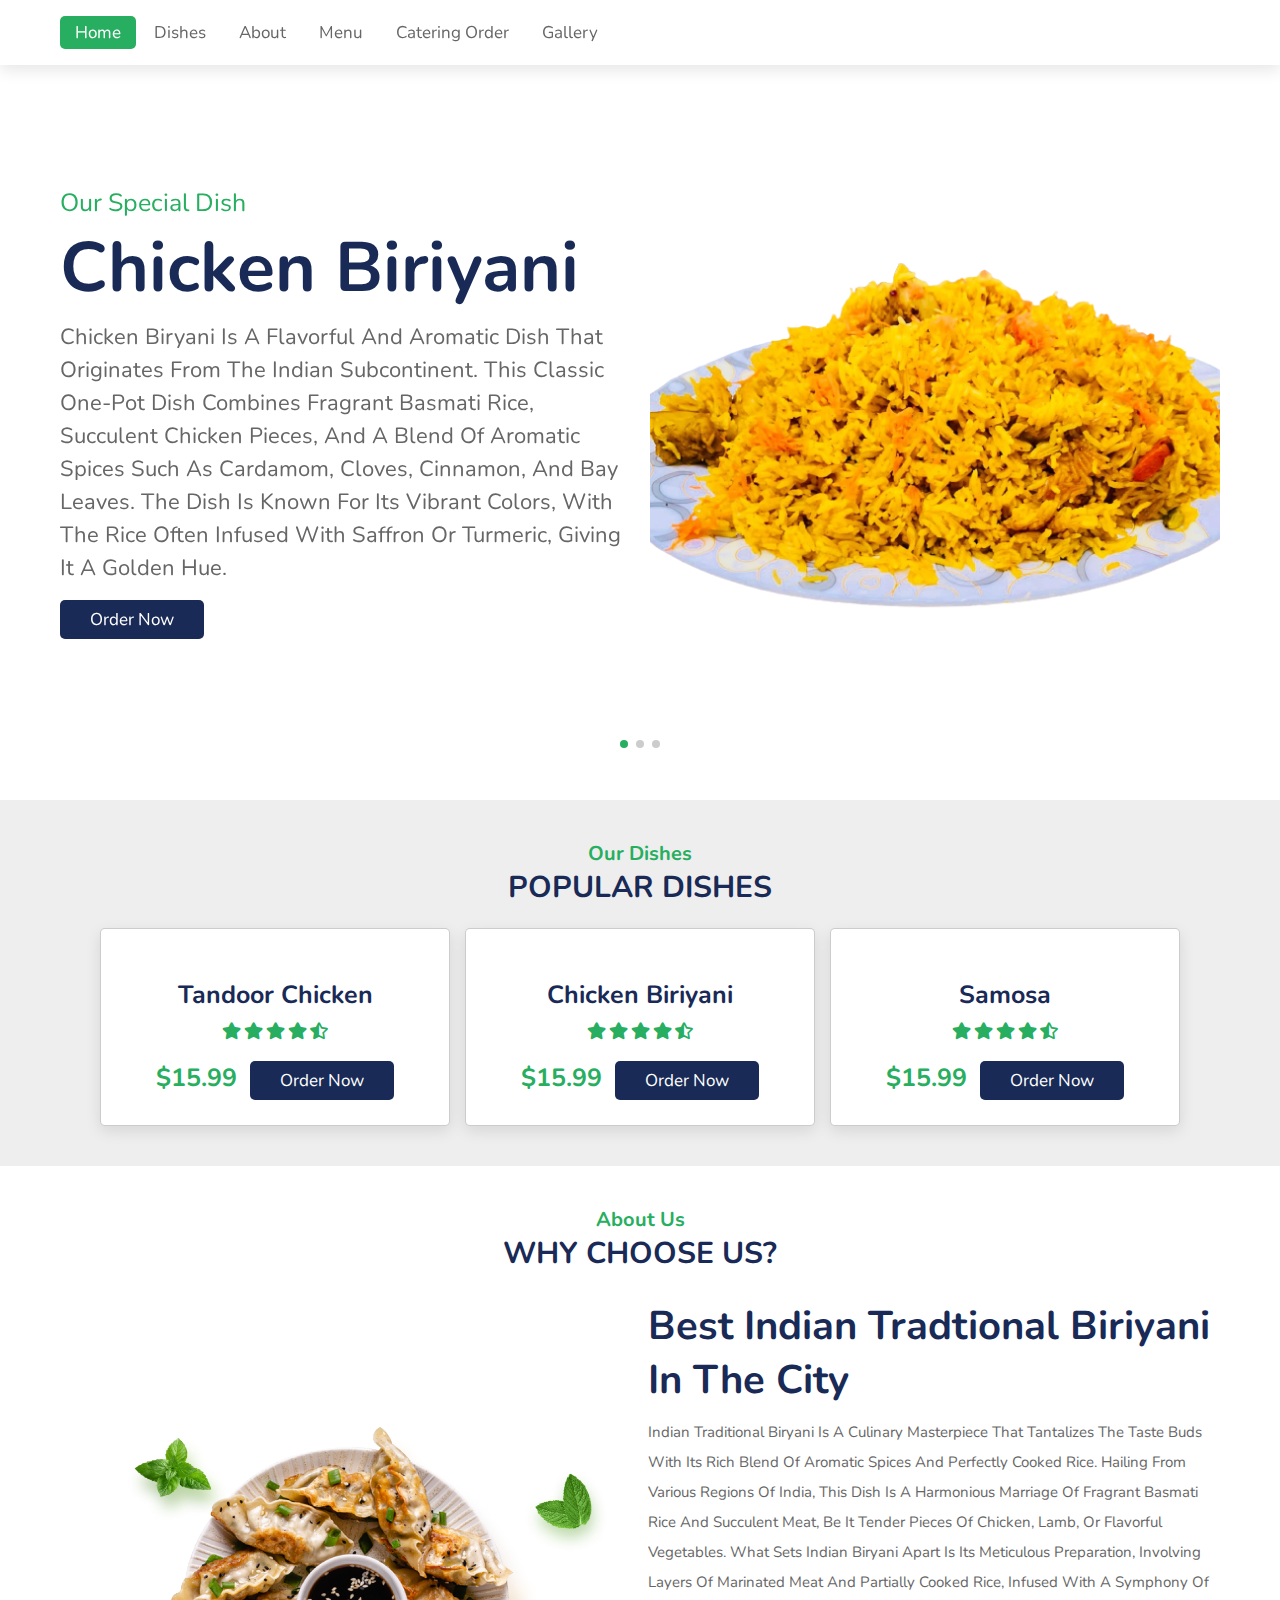
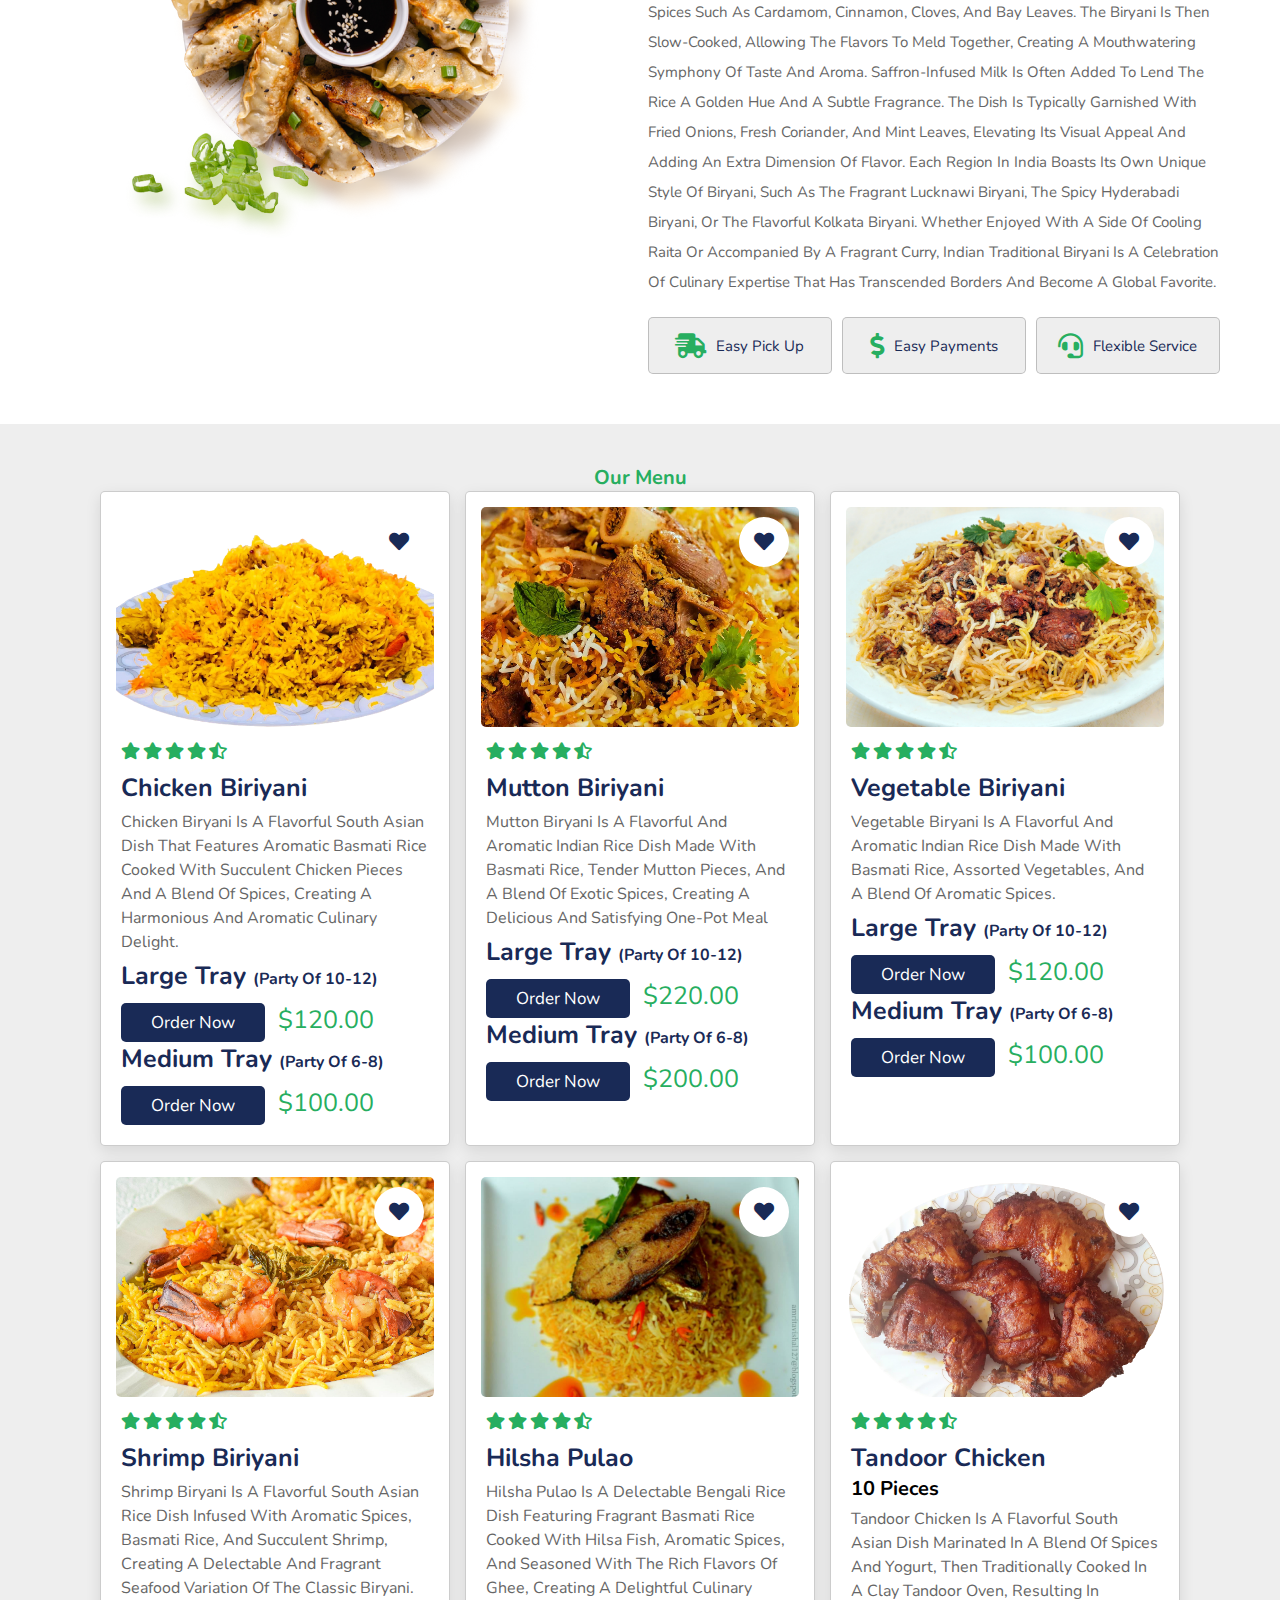
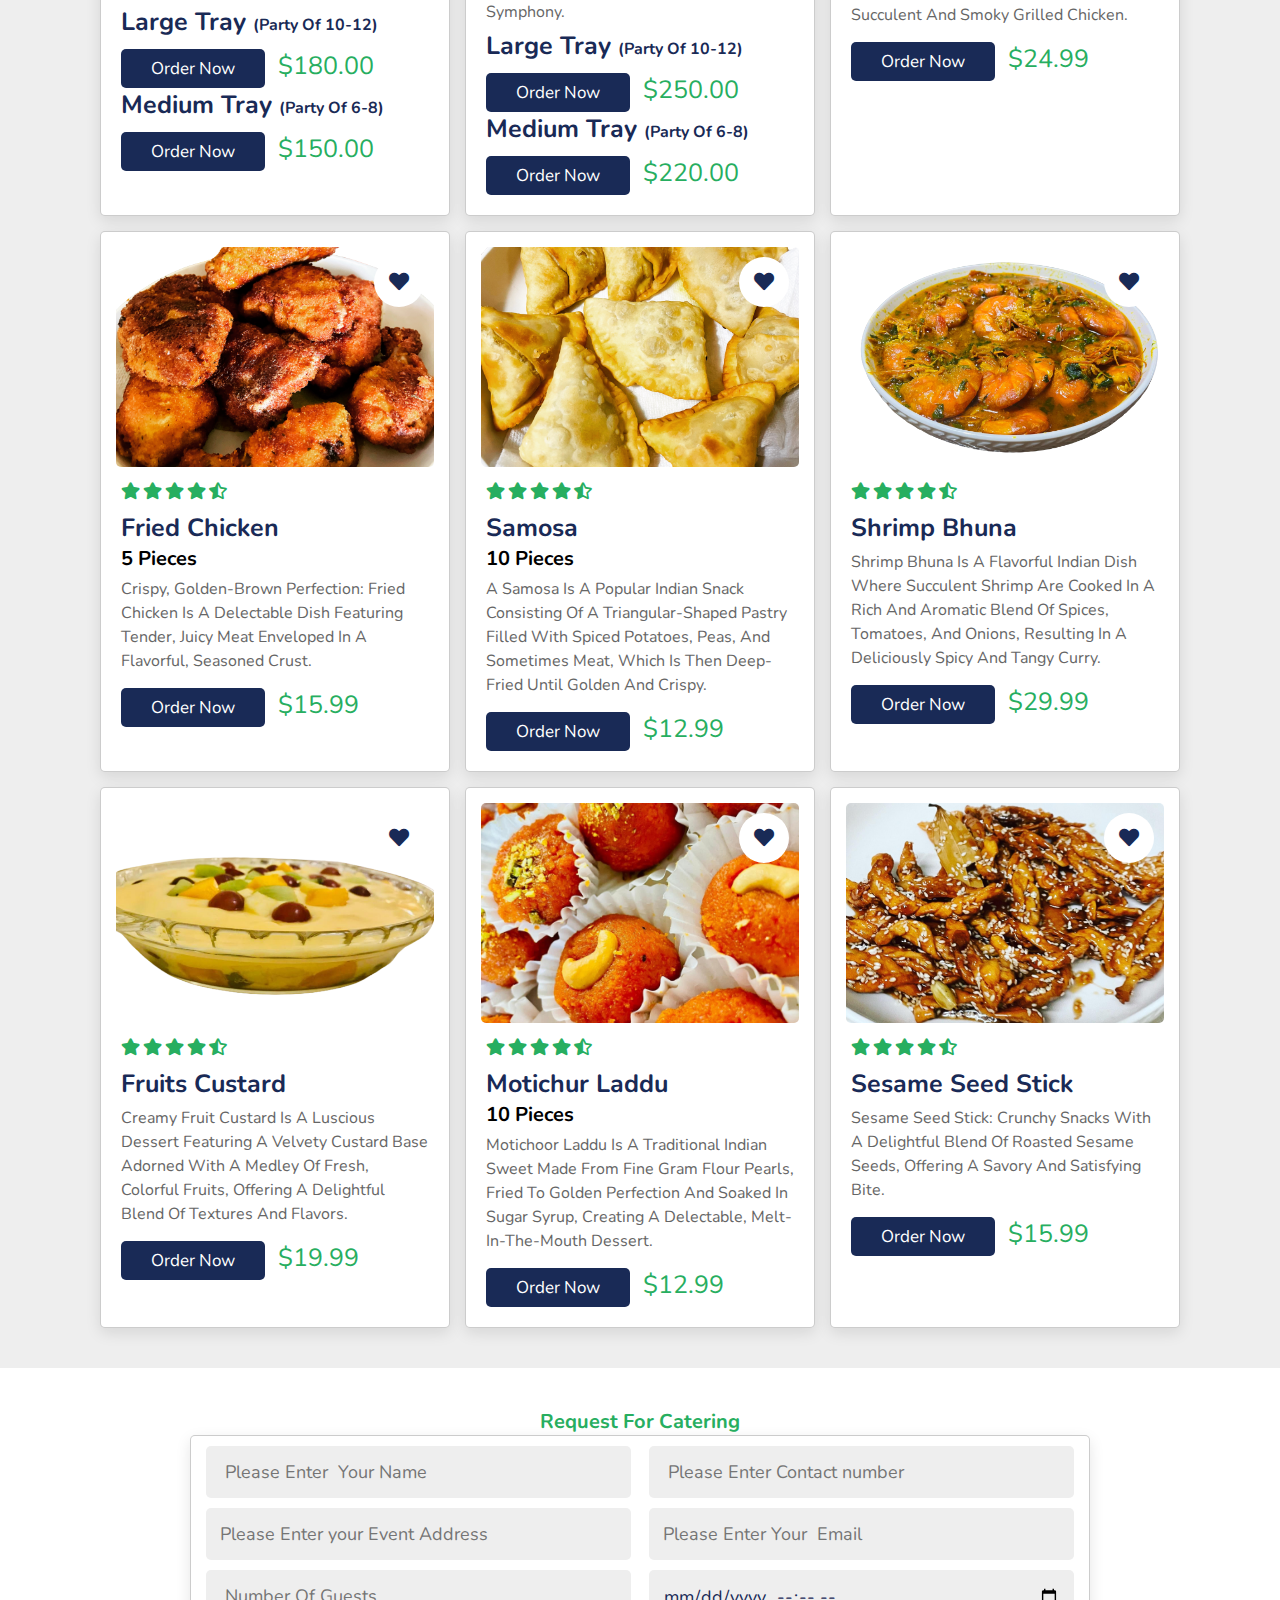
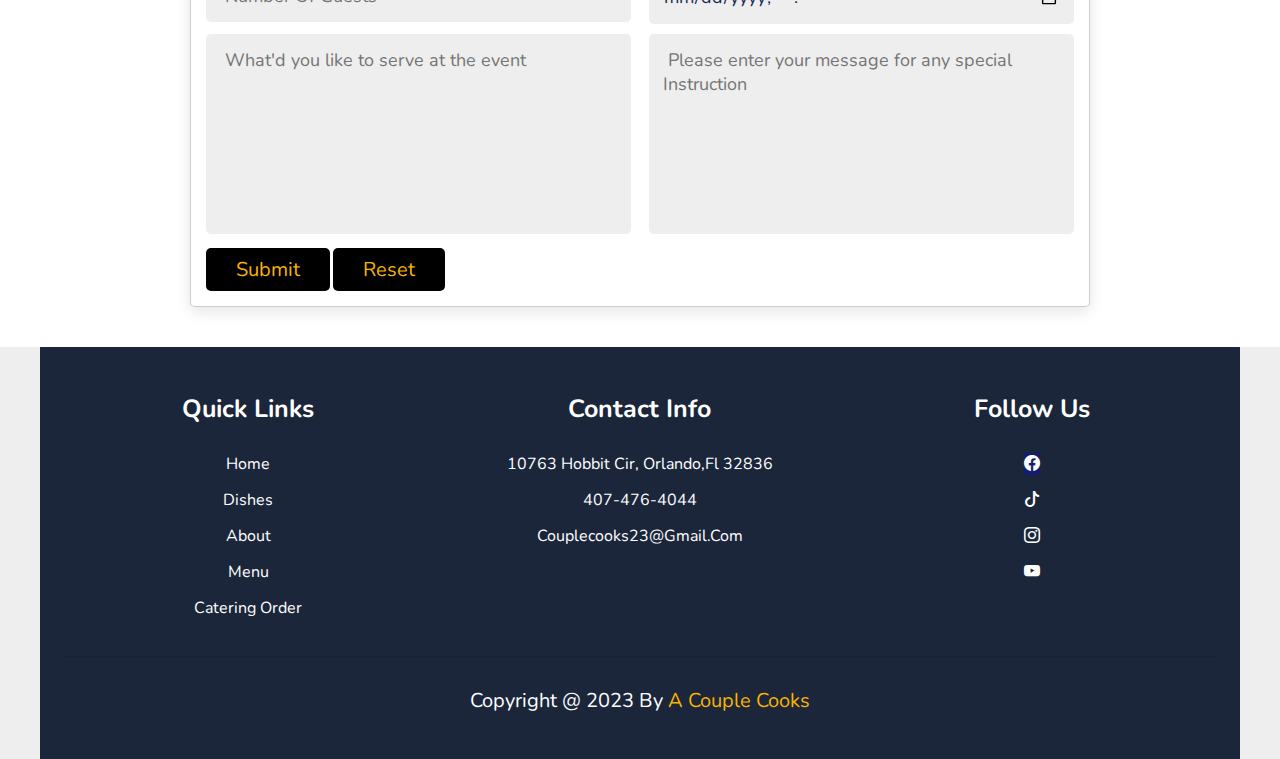
==== index.html @ f5bd57a9 "first commit" ====
<!DOCTYPE html>
<html lang="en">
  <head>
    <meta charset="UTF-8" />
    <meta http-equiv="X-UA-Compatible" content="IE=edge" />
    <meta name="viewport" content="width=device-width, initial-scale=1.0" />
    <link rel="icon" type="image/" href="images/logo.jpeg" />
    <title>A Couple Cooks</title>

    <link
      rel="stylesheet"
      href="https://unpkg.com/swiper/swiper-bundle.min.css"
    />

    <!-- bosstrap icons  -->

    <link
      rel="stylesheet"
      href="https://cdn.jsdelivr.net/npm/bootstrap-icons@1.11.1/font/bootstrap-icons.css"
    />

    <!-- font awesome cdn link  -->
    <link
      rel="stylesheet"
      href="https://cdnjs.cloudflare.com/ajax/libs/font-awesome/5.15.3/css/all.min.css"
    />

    <!-- custom css file link  -->
    <link rel="stylesheet" href="css/style.css" />
  </head>
  <body>
    <!-- header section starts -->

    <header>
    
<!-- 
      <div>
        <a href="" class="logo-title">
            <i class="fas fa-utensils"></i>
            <span class="three">A</span> <span class="bro">Couple Cooks</span>
        </a>
    </div>  -->

      <section class="flex">
        <a href="#" class="logo" id="bro">
          <i class="fas fa-utensils"></i> <span class="three">A</span> couple
         Cooks
        </a>

        <nav class="navbar">
          <a class="active" href="#home">home</a>
          <a href="#dishes">dishes</a>
          <a href="#about">about</a>
          <a href="#menu">menu</a>
          <!-- <a href="#review">review</a> -->
          <a href="#order">Catering order</a>
          <a href="./gallery.html">Gallery</a>
        </nav>

        <div class="icons">
          <i class="fas fa-bars" id="menu-bars"></i>
          <i class="" id="search-icon"></i>
          <!-- <a href="#" class="fas fa-heart"></a> -->
          <!-- <a href="#" class="fas fa-shopping-cart"></a> -->
        </div>
      </section>
    </header>

    <!-- header section ends-->

    <!-- search form  -->

    <form action="" id="search-form">
      <input
        type="search"
        placeholder="search here..."
        name=""
        id="search-box"
      />
      <label for="search-box" class="fas fa-search"></label>
      <i class="fas fa-times" id="close"></i>
    </form>
    <br />
    <br /><br /><br />

    <!-- home section starts  -->

    <div class="container">
      <section class="home" id="home">
        <div class="swiper home-slider">
          <div class="swiper-wrapper">
            <div class="swiper-slide slide">
              <div class="content">
                <span>our special dish</span>
                <h3>Chicken Biriyani</h3>
                <p>
                  
Chicken Biryani is a flavorful and aromatic dish that originates from the Indian subcontinent. This classic one-pot dish combines fragrant basmati rice, succulent chicken pieces, and a blend of aromatic spices such as cardamom, cloves, cinnamon, and bay leaves. The dish is known for its vibrant colors, with the rice often infused with saffron or turmeric, giving it a golden hue.
                </p>
                <a href="tel:4074764044" class="btn">order now</a>
              </div>
              <div class="image">
                <img src="images/biriyani.png" alt="" />
              </div>
            </div>

            <div class="swiper-slide slide">
              <div class="content">
                <span>our special dish</span>
                <h3>fried chicken</h3>
                <p>
                 Crispy Fried Chicken
                </p>
                <a href="tel:4074764044" class="btn">order now</a>
              </div>
              <div class="image">
                <img src="images/chicken.png" alt="" />
              </div>
            </div>

            <div class="swiper-slide slide">
              <div class="content">
                <span>our special dish</span>
                <h3>Fruit Custard</h3>
                <p>
                  
Fruit custard is a delectable dessert that combines creamy custard with a vibrant medley of fresh fruits, creating a delightful fusion of smooth textures and natural sweetness. This dessert is a colorful and refreshing treat that appeals to both the eyes and the palate.
                </p>
                <a href="tel:4074764044" class="btn">order now</a>
              </div>
              <div class="image">
                <img src="images/custard.png" alt="" />
              </div>
            </div>
          </div>

          <div class="swiper-pagination"></div>
        </div>
      </section>
    </div>

    <!-- home section ends -->

    <!-- dishes section starts  -->

    <div class="container">
      <section class="dishes" id="dishes">
        <h3 class="sub-heading">our dishes</h3>
        <h1 class="heading">popular dishes</h1>

        <div class="box-container">
          <div class="box">
            <a href="#" class="fas fa-heart"></a>
            <a href="#" id="eye" class="fas fa-eye"></a>
            <!-- <a href="#" class="bi bi-currency-dollar " style="width: 100px;border-radius: 2px; ">15.99</a> -->

            <img src="images/cs-removebg-preview.png" alt="" />
            <h3>Tandoor Chicken</h3>
            <div class="stars">
              <i class="fas fa-star"></i>
              <i class="fas fa-star"></i>
              <i class="fas fa-star"></i>
              <i class="fas fa-star"></i>
              <i class="fas fa-star-half-alt"></i>
            </div>
            <span>$15.99</span>
            <a href="tel:4074764044" class="btn">Order Now</a>
          </div>

          <div class="box">
            <a href="#" class="fas fa-heart"></a>
            <a href="#" class="fas fa-eye"></a>
            <!-- <a href="#" class="fas fa-eye" style="width: 200px; border-radius: 2px;">See Incredient</a> -->
            <img src="images/dish-2.png" alt="" />
            <h3>Chicken Biriyani</h3>
            <div class="stars">
              <i class="fas fa-star"></i>
              <i class="fas fa-star"></i>
              <i class="fas fa-star"></i>
              <i class="fas fa-star"></i>
              <i class="fas fa-star-half-alt"></i>
            </div>

            <!-- <div id="incredient">
              <ul id="incredientText">
                <li>Chicken Brest</li>
                <li>Rice</li>
                <li>Chicken Brest</li>
                <li>Rice</li>
                <li></li>
              </ul>
              <span>See Incredient</span>
            </div> -->

            <span>$15.99</span>
            <a href="tel:4074764044" class="btn">order now</a>
          </div>

          <div class="box">
            <a href="#" class="fas fa-heart"></a>
            <a href="#" class="fas fa-eye"></a>
            <img src="images/dish-3.png" alt="" />
            <h3>Samosa</h3>
            <div class="stars">
              <i class="fas fa-star"></i>
              <i class="fas fa-star"></i>
              <i class="fas fa-star"></i>
              <i class="fas fa-star"></i>
              <i class="fas fa-star-half-alt"></i>
            </div>
            
            <span>$15.99</span>
            <a href="tel:4074764044" class="btn">order now</a>
          </div>

          

          
          
         
      
      </section>
    </div>

    <!-- dishes section ends -->

    <!-- about section starts  -->

    <div class="container">
      <section class="about" id="about">
        <h3 class="sub-heading">about us</h3>
        <h1 class="heading">why choose us?</h1>

        <div class="row">
          <div class="image">
            <img src="images/about-img.png" alt="" />
          </div>

          <div class="content">
            <h3>best Indian Tradtional Biriyani in the  city </h3>
            <p>
             
Indian traditional biryani is a culinary masterpiece that tantalizes the taste buds with its rich blend of aromatic spices and perfectly cooked rice. Hailing from various regions of India, this dish is a harmonious marriage of fragrant basmati rice and succulent meat, be it tender pieces of chicken, lamb, or flavorful vegetables. What sets Indian biryani apart is its meticulous preparation, involving layers of marinated meat and partially cooked rice, infused with a symphony of spices such as cardamom, cinnamon, cloves, and bay leaves.

The biryani is then slow-cooked, allowing the flavors to meld together, creating a mouthwatering symphony of taste and aroma. Saffron-infused milk is often added to lend the rice a golden hue and a subtle fragrance. The dish is typically garnished with fried onions, fresh coriander, and mint leaves, elevating its visual appeal and adding an extra dimension of flavor.

Each region in India boasts its own unique style of biryani, such as the fragrant Lucknawi biryani, the spicy Hyderabadi biryani, or the flavorful Kolkata biryani. Whether enjoyed with a side of cooling raita or accompanied by a fragrant curry, Indian traditional biryani is a celebration of culinary expertise that has transcended borders and become a global favorite.
            </p>
           
            <div class="icons-container">
              <div class="icons">
                <i class="fas fa-shipping-fast"></i>
                <span>Easy Pick up</span>
              </div>
              <div class="icons">
                <i class="fas fa-dollar-sign"></i>
                <span>easy payments</span>
              </div>
              <div class="icons">
                <i class="fas fa-headset"></i>
                <span>Flexible service</span>
              </div>
            </div>
           
          </div>
        </div>
      </section>
    </div>

    <!-- about section ends -->

    <!-- menu section starts  -->

    <div class="container">
      <section class="menu" id="menu">
        <h3 class="sub-heading">our menu</h3>
        <!-- <h1 class="heading">today's speciality</h1> -->

        <div class="box-container">
          <div class="box">
            <div class="image">
              <img src="images/biriyani.png" alt="" />
              <a href="#" class="fas fa-heart"></a>
            </div>
            <div class="content">
              <div class="stars">
                <i class="fas fa-star"></i>
                <i class="fas fa-star"></i>
                <i class="fas fa-star"></i>
                <i class="fas fa-star"></i>
                <i class="fas fa-star-half-alt"></i>
              </div>
              <h3>Chicken Biriyani</h3>
              <p>
               
               Chicken biryani is a flavorful South Asian dish that features aromatic basmati rice cooked with succulent chicken pieces and a blend of spices, creating a harmonious and aromatic culinary delight.
              </p>
              <h3>Large Tray <span style="font-size: medium;">(party of 10-12)</span></h3>
              <a href="tel:4074764044" class="btn">order now</a>
              
              <span class="price">$120.00</span>

              <h3>Medium Tray <span style="font-size: medium;">(party of 6-8)</span></h3>
              <a href="tel:4074764044" class="btn">order now</a>
              
              <span class="price">$100.00</span>
            </div>
          </div>

          <div class="box">
            <div class="image">
              <img src="images/Lamb-Biryani-3.jpg" alt="" />
              <a href="#" class="fas fa-heart"></a>
            </div>
            <div class="content">
              <div class="stars">
                <i class="fas fa-star"></i>
                <i class="fas fa-star"></i>
                <i class="fas fa-star"></i>
                <i class="fas fa-star"></i>
                <i class="fas fa-star-half-alt"></i>
              </div>
              <h3>Mutton Biriyani</h3>
              <p>
                Mutton Biryani is a flavorful and aromatic Indian rice dish made with basmati rice, tender mutton pieces, and a blend of exotic spices, creating a delicious and satisfying one-pot meal
              </p>
              <h3>Large Tray <span style="font-size: medium;">(party of 10-12)</span></h3>
              <a href="tel:4074764044" class="btn">order now</a>
              
              <span class="price">$220.00</span>

              <h3>Medium Tray <span style="font-size: medium;">(party of 6-8)</span></h3>
              <a href="tel:4074764044" class="btn">order now</a>
              
              <span class="price">$200.00</span>
            </div>
          </div>

          <div class="box">
            <div class="image">
              <img src="images/beef.jpg" alt="" />
              <a href="#" class="fas fa-heart"></a>
            </div>
            <div class="content">
              <div class="stars">
                <i class="fas fa-star"></i>
                <i class="fas fa-star"></i>
                <i class="fas fa-star"></i>
                <i class="fas fa-star"></i>
                <i class="fas fa-star-half-alt"></i>
              </div>
              <h3>Vegetable Biriyani</h3>
              <p>
               
             Vegetable Biryani is a flavorful and aromatic Indian rice dish made with basmati rice, assorted vegetables, and a blend of aromatic spices.
              </p>
              <h3>Large Tray <span style="font-size: medium;">(party of 10-12)</span></h3>
              <a href="tel:4074764044" class="btn">order now</a>
              
              <span class="price">$120.00</span>

              <h3>Medium Tray <span style="font-size: medium;">(party of 6-8)</span></h3>
              <a href="tel:4074764044" class="btn">order now</a>
              
              <span class="price">$100.00</span>
            </div>
          </div>

          

          <div class="box">
            <div class="image">
              <img src="images/ip-shrimp-biryani-sq-1.jpg" alt="" />
              <a href="#" class="fas fa-heart"></a>
            </div>
            <div class="content">
              <div class="stars">
                <i class="fas fa-star"></i>
                <i class="fas fa-star"></i>
                <i class="fas fa-star"></i>
                <i class="fas fa-star"></i>
                <i class="fas fa-star-half-alt"></i>
              </div>
              <h3>Shrimp Biriyani</h3>
              <p>
               
              Shrimp Biryani is a flavorful South Asian rice dish infused with aromatic spices, basmati rice, and succulent shrimp, creating a delectable and fragrant seafood variation of the classic biryani.
              </p>
              <h3>Large Tray <span style="font-size: medium;">(party of 10-12)</span></h3>
              <a href="tel:4074764044" class="btn">order now</a>
              
              <span class="price">$180.00</span>

              <h3>Medium Tray <span style="font-size: medium;">(party of 6-8)</span></h3>
              <a href="tel:4074764044" class="btn">order now</a>
              
              <span class="price">$150.00</span>
            </div>
          </div>

          <div class="box">
            <div class="image">
              <img src="images/pulao.jpg" alt="" />
              <a href="#" class="fas fa-heart"></a>
            </div>
            <div class="content">
              <div class="stars">
                <i class="fas fa-star"></i>
                <i class="fas fa-star"></i>
                <i class="fas fa-star"></i>
                <i class="fas fa-star"></i>
                <i class="fas fa-star-half-alt"></i>
              </div>
              <h3>Hilsha Pulao</h3>
              <p>
                
               Hilsha pulao is a delectable Bengali rice dish featuring fragrant basmati rice cooked with hilsa fish, aromatic spices, and seasoned with the rich flavors of ghee, creating a delightful culinary symphony.
              </p>
              <h3>Large Tray <span style="font-size: medium;">(party of 10-12)</span></h3>
              <a href="tel:4074764044" class="btn">order now</a>
              
              <span class="price">$250.00</span>

              <h3>Medium Tray <span style="font-size: medium;">(party of 6-8)</span></h3>
              <a href="tel:4074764044" class="btn">order now</a>
              
              <span class="price">$220.00</span>
            </div>
          </div>

          <div class="box">
            <div class="image">
              <img src="images/tandoor-removebg-preview.png" alt="" />
              <a href="#" class="fas fa-heart"></a>
            </div>
            <div class="content">
              <div class="stars">
                <i class="fas fa-star"></i>
                <i class="fas fa-star"></i>
                <i class="fas fa-star"></i>
                <i class="fas fa-star"></i>
                <i class="fas fa-star-half-alt"></i>
              </div>
              <h3>Tandoor Chicken</h3>
              <h1>10 pieces</h1>
              <p>
                Tandoor chicken is a flavorful South Asian dish marinated in a blend of spices and yogurt, then traditionally cooked in a clay tandoor oven, resulting in succulent and smoky grilled chicken.
              </p>
              <a href="tel:4074764044" class="btn">order now</a>
              <span class="price">$24.99</span>
            </div>
          </div>

          <div class="box">
            <div class="image">
              <img src="images/chicken.png" alt="" />
              <a href="#" class="fas fa-heart"></a>
            </div>
            <div class="content">
              <div class="stars">
                <i class="fas fa-star"></i>
                <i class="fas fa-star"></i>
                <i class="fas fa-star"></i>
                <i class="fas fa-star"></i>
                <i class="fas fa-star-half-alt"></i>
              </div>
              <h3>Fried Chicken</h3>
              <h1>5 pieces</h1>
              <p>
                Crispy, golden-brown perfection: fried chicken is a delectable dish featuring tender, juicy meat enveloped in a flavorful, seasoned crust.
              </p>
              <a href="tel:4074764044" class="btn">order now</a>
              <span class="price">$15.99</span>
            </div>
          </div>

          <div class="box">
            <div class="image">
              <img src="images/samosa.png" alt="" />
              <a href="#" class="fas fa-heart"></a>
            </div>
            <div class="content">
              <div class="stars">
                <i class="fas fa-star"></i>
                <i class="fas fa-star"></i>
                <i class="fas fa-star"></i>
                <i class="fas fa-star"></i>
                <i class="fas fa-star-half-alt"></i>
              </div>
              <h3>Samosa</h3>
              <h1>10 pieces</h1>
              <p>
                A samosa is a popular Indian snack consisting of a triangular-shaped pastry filled with spiced potatoes, peas, and sometimes meat, which is then deep-fried until golden and crispy.
              </p>
              <a href="tel:4074764044" class="btn">order now</a>
              <span class="price">$12.99</span>
            </div>
          </div>

          <div class="box">
            <div class="image">
              <img src="images/shrimp.png" alt="" />
              <a href="#" class="fas fa-heart"></a>
            </div>
            <div class="content">
              <div class="stars">
                <i class="fas fa-star"></i>
                <i class="fas fa-star"></i>
                <i class="fas fa-star"></i>
                <i class="fas fa-star"></i>
                <i class="fas fa-star-half-alt"></i>
              </div>
              <h3>Shrimp Bhuna</h3>
              <p>
                
              Shrimp Bhuna is a flavorful Indian dish where succulent shrimp are cooked in a rich and aromatic blend of spices, tomatoes, and onions, resulting in a deliciously spicy and tangy curry.
              </p>
              <a href="tel:4074764044" class="btn">order now</a>
              <span class="price">$29.99</span>
            </div>
          </div>

          <div class="box">
            <div class="image">
              <img src="images/cast-removebg-preview.png" alt="" />
              <a href="#" class="fas fa-heart"></a>
            </div>
            <div class="content">
              <div class="stars">
                <i class="fas fa-star"></i>
                <i class="fas fa-star"></i>
                <i class="fas fa-star"></i>
                <i class="fas fa-star"></i>
                <i class="fas fa-star-half-alt"></i>
              </div>
              <h3>Fruits Custard</h3>
              <p>
                
              Creamy fruit custard is a luscious dessert featuring a velvety custard base adorned with a medley of fresh, colorful fruits, offering a delightful blend of textures and flavors.
              </p>
              <a href="tel:4074764044" class="btn">order now</a>
              <span class="price">$19.99</span>
            </div>
          </div>

          <div class="box">
            <div class="image">
              <img src="images/moti.JPG" alt="" />
              <a href="#" class="fas fa-heart"></a>
            </div>
            <div class="content">
              <div class="stars">
                <i class="fas fa-star"></i>
                <i class="fas fa-star"></i>
                <i class="fas fa-star"></i>
                <i class="fas fa-star"></i>
                <i class="fas fa-star-half-alt"></i>
              </div>
              <h3>Motichur Laddu</h3>
              <h1>10 pieces</h1>
              <p>
                
             
              Motichoor Laddu is a traditional Indian sweet made from fine gram flour pearls, fried to golden perfection and soaked in sugar syrup, creating a delectable, melt-in-the-mouth dessert.
              </p>
              <a href="tel:4074764044" class="btn">order now</a>
              <span class="price">$12.99</span>
            </div>
          </div>

          <div class="box">
            <div class="image">
              <img src="images/seaseme.JPG" alt="" />
              <a href="#" class="fas fa-heart"></a>
            </div>
            <div class="content">
              <div class="stars">
                <i class="fas fa-star"></i>
                <i class="fas fa-star"></i>
                <i class="fas fa-star"></i>
                <i class="fas fa-star"></i>
                <i class="fas fa-star-half-alt"></i>
              </div>
              <h3>Sesame seed Stick</h3>
              <p>
                
              
             Sesame seed stick: Crunchy snacks with a delightful blend of roasted sesame seeds, offering a savory and satisfying bite.
              </p>
              <a href="tel:4074764044" class="btn">order now</a>
              <span class="price">$15.99</span>
            </div>
          </div>
        </div>
      </section>
    </div>

    <!-- menu section ends -->

    <!-- order section starts  -->

    <div class="container">
      <section class="order" id="order">
        <h3 class="sub-heading">Request For Catering</h3>
        

        <form
          action="mailto:couplecooks23@gmail.com"
          method="post"
          enctype="text/plain"
        >
          <div class="inputBox">
            <div class="input">
              <input
                type="text"
                placeholder=" Please Enter  Your Name "
                name=" Full Name "
              />
            </div>

            <div class="input">
              <input
                type="number"
                placeholder=" Please Enter Contact number "
                name=" Phone "
              />
            </div>
          </div>
          <div class="inputBox">
            <div class="input">
              <input
                type="text"
                placeholder="Please Enter your Event Address"
                name=" Event Address "
              />
            </div>
            <div class="input">
              <input
                type="email"
                placeholder="Please Enter Your  Email"
                name=" Email "
              />
            </div>
          </div>
          <div class="inputBox">
            <div class="input">
              <input
                type="number"
                placeholder=" Number Of Guests "
                name=" Party Size  "
              />
            </div>

            <div class="input">
              <input type="datetime-local" name=" DateTime " />
            </div>
          </div>
          <div class="inputBox">
            <div class="input">
              <textarea
                name=" Order "
                placeholder=" What'd you like to serve at the event "
                id=""
                cols="30"
                rows="10"
              ></textarea>
            </div>
            <div class="input">
              <textarea
                name=" Special Instruction "
                placeholder=" Please enter your message for any special Instruction "
                id=""
                cols="30"
                rows="10"
              ></textarea>
            </div>
          </div>

          <div class="cater">
            <input type="submit" value="Submit" class="btn" />
            <input type="reset" value="Reset" class="btn" />
          </div>
        </form>
      </section>
    </div>

    <!-- order section ends -->

    <!-- footer section starts  -->

    <div class="container">
      <section class="footer">
        <div class="box-container">
          <!-- <div class="box" id="box"> -->
            <!-- <h3>Business Hours</h3>
            <ul style="list-style: none; font-size: 15px">
              <li>
                <h4>Sun 11:00 - 22:00</h4>
              </li>
              <br />
              <li>
                <h4>mon 11:00 - 22:00</h4>
              </li>
              <br />
              <li>
                <h4>Tue 11:00 - 22:00</h4>
              </li>
              <br />
              <li>
                <h4>Wed 11:00 - 22:00</h4>
              </li>
              <br />
              <li>
                <h4>Thu 11:00 - 22:00</h4>
              </li>
              <br />
              <li>
                <h4>Fri 11:00 - 22:00</h4>
              </li>
              <br />
              <li>
                <h4>Sat 11:00 - 22:00</h4>
              </li>
            </ul> -->
          <!-- </div> -->

          <div class="box" id="box">
            <h3>quick links</h3>
            <a href="#">home</a>
            <a href="#dishes">dishes</a>
            <a href="#about">about</a>
            <a href="#menu">menu</a>

            <a href="#cater"> catering order</a>
          </div>

          <div class="box" id="box">
            <h3>contact info</h3>
            <a href="#">10763 Hobbit Cir, orlando,Fl 32836</a>

            <a href="#">407-476-4044</a>
          
            <a href="#">couplecooks23@gmail.com</a>

            <!-- <ul style="list-style: none; font-size: 15px">Sun 11:00 am - 10:00 pm
                <li><h4>Address: 6083 W irlo Bronson Memorial Hky</h4></li>
                <li><h4>City: Kissimmee</h4></li>
                <li><h4>State: Florida</h4></li>
                <li><h4>Zip: 34747</h4></li>
              </ul>
             -->
          </div>

          <div class="box" id="box">
            <h3>follow us</h3>
            <a href="#"
              ><i
                class="bi bi-facebook"
                style="background-color: rgba(0, 0, 255, 0.264)"
              ></i
            ></a>
            <a href="#"><i class="bi bi-tiktok"></i></a>
            <a href="#"><i class="bi bi-instagram"></i></a>
            <a href="#"><i class="bi bi-youtube"></i></a>
          </div>
        </div>

        <div class="credit">copyright @ 2023 by <span>A Couple Cooks</span></div>
      </section>
    </div>

    <!-- footer section ends -->

    <!-- loader part  -->
    <!-- <div class="loader-container">
    <img src="images/loader.gif" alt="">
</div> -->

    <script src="https://unpkg.com/swiper/swiper-bundle.min.js"></script>

    <!-- custom js file link  -->
    <script src="js/script.js"></script>
   
  </body>
</html>
---- css/style.css ----
@import url("https://fonts.googleapis.com/css2?family=Nunito:wght@200;300;400;600;700&display=swap");

:root {
  --green: #27ae60;
  --black: #192a56;
  --light-color: #666;
  --box-shadow: 0 0.5rem 1.5rem rgba(0, 0, 0, 0.1);
}

* {
  font-family: "Nunito", sans-serif;
  margin: 0;
  padding: 0;
  box-sizing: border-box;
  text-decoration: none;
  outline: none;
  border: none;
  text-transform: capitalize;
  transition: all 0.2s linear;
}
/* .three {
  color: goldenrod;
  font-weight: bolder;
  font-size: 40px;
   background-color: black;
  padding: 0px 7px 0px 7px;
} */

.logo-img {
  position: absolute;
  left: 20px;
  /* top: -17px; */
  height: 85px;
  width: 500px;
  margin-top: -20px;
  padding-top: 20px;
}

html {
  font-size: 62.5%;
  overflow-x: hidden;
  scroll-padding-top: 5.5rem;
  scroll-behavior: smooth;
}

section {
  padding: 4rem 2rem;
  max-width: 1200px;
  margin: 0 auto;
}

.container:nth-child(even) {
  background: #eee;
}

.sub-heading {
  text-align: center;
  color: var(--green);
  font-size: 2rem;
}

.heading {
  text-align: center;
  color: var(--black);

  font-size: 3rem;
  padding-bottom: 2rem;
  text-transform: uppercase;
}

.btn {
  margin-top: 1rem;
  display: inline-block;
  font-size: 1.7rem;
  color: #fff;
  background: var(--black);
  border-radius: 0.5rem;
  cursor: pointer;
  padding: 0.8rem 3rem;
}

.btn:hover {
  background: var(--green);
  letter-spacing: 0.1rem;
}

header {
  position: fixed;
  top: 0;
  left: 0;
  right: 0;
  background: #fff;
  /* background: #1b263b !important;  */
  /* background: rgb(55 65 81) !important; */
 

  box-shadow: var(--box-shadow);
  z-index: 1000;
  width: 100%;
}

header .flex {
  display: flex;
  align-items: center;
  justify-content: space-between;
  padding-top: 1rem;
  padding-bottom: 1rem;
}

header .flex .logo {
  color: var(--black);
  /* color: white !important; */
  font-size: 2.5rem;
  font-weight: bolder;
}

header .flex .logo i {
  color: var(--green);
}

header .flex .navbar a {
  font-size: 1.7rem;
  border-radius: 0.5rem;
  padding: 0.5rem 1.5rem;
  color: var(--light-color);
}

header .flex .navbar a.active,
header .flex .navbar a:hover {
  color: #fff;
  background: var(--green);
}

header .flex .icons i,
header .flex .icons a {
  cursor: pointer;
  margin-left: 0.5rem;
  height: 4.5rem;
  line-height: 4.5rem;
  width: 4.5rem;
  text-align: center;
  font-size: 1.7rem;
  color: var(--black);
  border-radius: 50%;
  background: #eee;
}

header .flex .icons i:hover,
header .flex .icons a:hover {
  color: #fff;
  background: var(--green);
  transform: rotate(360deg);
}

header .flex .icons #menu-bars {
  display: none;
}

#search-form {
  position: fixed;
  top: -110%;
  left: 0;
  height: 100%;
  width: 100%;
  z-index: 1004;
  background: rgba(0, 0, 0, 0.8);
  display: flex;
  align-items: center;
  justify-content: center;
  padding: 0 1rem;
}

#search-form.active {
  top: 0;
}

#search-form #search-box {
  width: 50rem;
  border-bottom: 0.1rem solid #fff;
  padding: 1rem 0;
  color: #fff;
  font-size: 3rem;
  text-transform: none;
  background: none;
}

#search-form #search-box::placeholder {
  color: #eee;
}

#search-form #search-box::-webkit-search-cancel-button {
  -webkit-appearance: none;
}

#search-form label {
  color: #fff;
  cursor: pointer;
  font-size: 3rem;
}

#search-form label:hover {
  color: var(--green);
}

#search-form #close {
  position: absolute;
  color: #fff;
  cursor: pointer;
  top: 2rem;
  right: 3rem;
  font-size: 5rem;
}

.home .home-slider .slide {
  display: flex;
  align-items: center;
  flex-wrap: wrap;
  gap: 2rem;
  padding-top: 9rem;
}

.home .home-slider .slide .content {
  flex: 1 1 45rem;
}

.home .home-slider .slide .image {
  flex: 1 1 45rem;
}

.home .home-slider .slide .image img {
  width: 100%;
}

.home .home-slider .slide .content span {
  color: var(--green);
  font-size: 2.5rem;
}

.home .home-slider .slide .content h3 {
  color: var(--black);
  font-size: 7rem;
}

.home .home-slider .slide .content p {
  color: var(--light-color);
  font-size: 2.2rem;
  padding: 0.5rem 0;
  line-height: 1.5;
}

.swiper-pagination-bullet-active {
  background: var(--green);
}

.dishes .box-container {
  display: grid;
  grid-template-columns: repeat(auto-fit, 35rem);
  gap: 1.5rem;
  justify-content: center;
}

.dishes .box-container .box {
  padding: 2.5rem;
  background: #fff;
  border-radius: 0.5rem;
  border: 0.1rem solid rgba(0, 0, 0, 0.2);
  box-shadow: var(--box-shadow);
  position: relative;
  overflow: hidden;
  text-align: center;
}
.dishes .box-container .box .fa-heart,
.dishes .box-container .box .fa-eye {
  position: absolute;
  top: 1.5rem;
  background: #eee;
  border-radius: 50%;
  height: 5rem;
  width: 5rem;
  line-height: 5rem;
  font-size: 2rem;
  color: var(--black);
}
/* 
.dishes .box-container .box  .bi-currency-dollar,
.dishes .box-container .box .fa-eye {
  position: absolute;
  top: 1.5rem;
  background: #eee;
  border-radius: 50%;
  height: 5rem;
  width: 5rem;
  line-height: 5rem;
  font-size: 2rem;
  color: var(--black);
} */

/* .dishes .box-container .box .bi-currency-dollar:hover,
.dishes .box-container .box .fa-eye:hover {
  background: var(--green);
  color: #fff;
} */

.dishes .box-container .box .fa-heart:hover,
.dishes .box-container .box .fa-eye:hover {
  background: var(--green);
  color: #fff;
}

.dishes .box-container .box .fa-heart {
  right: -15rem;
}

/* .dishes .box-container .box .bi-currency-dollar   {
    right: -15rem;
  }
   */

.dishes .box-container .box .fa-eye {
  left: -15rem;
}

/* .dishes .box-container .box:hover  .bi-currency-dollar {
  right: 1.5rem;
} */
.dishes .box-container .box:hover .fa-heart {
  right: 1.5rem;
}
.dishes .box-container .box:hover .fa-eye {
  left: 1.5rem;
}

.dishes .box-container .box img {
  height: 17rem;
  margin: 1rem 0;
}

.dishes .box-container .box h3 {
  color: var(--black);
  font-size: 2.5rem;
}

.dishes .box-container .box .stars {
  padding: 1rem 0;
}

.dishes .box-container .box .stars i {
  font-size: 1.7rem;
  color: var(--green);
}

.dishes .box-container .box span {
  color: var(--green);
  font-weight: bolder;
  margin-right: 1rem;
  font-size: 2.5rem;
}

.about .row {
  display: flex;
  flex-wrap: wrap;
  gap: 1.5rem;
  align-items: center;
}

.about .row .image {
  flex: 1 1 45rem;
}

.about .row .image img {
  width: 100%;
}

.about .row .content {
  flex: 1 1 45rem;
}

.about .row .content h3 {
  color: var(--black);
  font-size: 4rem;
  padding: 0.5rem 0;
}

.about .row .content p {
  color: var(--light-color);
  font-size: 1.5rem;
  padding: 0.5rem 0;
  line-height: 2;
}

.about .row .content .icons-container {
  display: flex;
  gap: 1rem;
  flex-wrap: wrap;
  padding: 1rem 0;
  margin-top: 0.5rem;
}

.about .row .content .icons-container .icons {
  background: #eee;
  border-radius: 0.5rem;
  border: 0.1rem solid rgba(0, 0, 0, 0.2);
  display: flex;
  align-items: center;
  justify-content: center;
  gap: 1rem;
  flex: 1 1 17rem;
  padding: 1.5rem 1rem;
}

.about .row .content .icons-container .icons i {
  font-size: 2.5rem;
  color: var(--green);
}

.about .row .content .icons-container .icons span {
  font-size: 1.5rem;
  color: var(--black);
}

.menu .box-container {
  display: grid;
  grid-template-columns: repeat(auto-fit, 35rem);
  gap: 1.5rem;
  justify-content: center;
}

.menu .box-container .box {
  background: #fff;
  border: 0.1rem solid rgba(0, 0, 0, 0.2);
  border-radius: 0.5rem;
  box-shadow: var(--box-shadow);
}

.menu .box-container .box .image {
  height: 25rem;
  width: 100%;
  padding: 1.5rem;
  overflow: hidden;
  position: relative;
}

.menu .box-container .box .image img {
  height: 100%;
  width: 100%;
  border-radius: 0.5rem;
  object-fit: cover;
}

.menu .box-container .box .image .fa-heart {
  position: absolute;
  top: 2.5rem;
  right: 2.5rem;
  height: 5rem;
  width: 5rem;
  line-height: 5rem;
  text-align: center;
  font-size: 2rem;
  background: #fff;
  border-radius: 50%;
  color: var(--black);
}

.menu .box-container .box .image .fa-heart:hover {
  background-color: var(--green);
  color: #fff;
}

.menu .box-container .box .content {
  padding: 2rem;
  padding-top: 0;
}

.menu .box-container .box .content .stars {
  padding-bottom: 1rem;
}

.menu .box-container .box .content .stars i {
  font-size: 1.7rem;
  color: var(--green);
}

.menu .box-container .box .content h3 {
  color: var(--black);
  font-size: 2.5rem;
}

.menu .box-container .box .content p {
  color: var(--light-color);
  font-size: 1.6rem;
  padding: 0.5rem 0;
  line-height: 1.5;
}

.menu .box-container .box .content .price {
  color: var(--green);
  margin-left: 1rem;
  font-size: 2.5rem;
}

.review .slide {
  padding: 2rem;
  box-shadow: var(--box-shadow);
  border: 0.1rem solid rgba(0, 0, 0, 0.2);
  border-radius: 0.5rem;
  position: relative;
  margin-bottom: 4rem;
}

.review .slide .fa-quote-right {
  position: absolute;
  top: 2rem;
  right: 2rem;
  font-size: 6rem;
  color: #ccc;
}

.review .slide .user {
  display: flex;
  gap: 1.5rem;
  align-items: center;
  padding-bottom: 1.5rem;
}

.review .slide .user img {
  height: 7rem;
  width: 7rem;
  border-radius: 50%;
  object-fit: cover;
}

.review .slide .user h3 {
  color: var(--black);
  font-size: 2rem;
  padding-bottom: 0.5rem;
}

.review .slide .user i {
  font-size: 1.3rem;
  color: var(--green);
}

.review .slide p {
  font-size: 1.5rem;
  line-height: 1.8;
  color: var(--light-color);
}

.order form {
  max-width: 90rem;
  border-radius: 0.5rem;
  box-shadow: var(--box-shadow);
  border: 0.1rem solid rgba(0, 0, 0, 0.2);
  background: #fff;
  padding: 1.5rem;
  margin: 0 auto;
  padding-top: 1rem;
}

.order form .inputBox {
  display: flex;
  flex-wrap: wrap;
  justify-content: space-between;
}

.order form .inputBox .input {
  width: 49%;
}

.order form .inputBox .input span {
  display: block;
  padding: 0.5rem 0;
  font-size: 1.5rem;
  color: var(--light-color);
}

.order form .inputBox .input input,
.order form .inputBox .input textarea {
  background: #eee;
  border-radius: 0.5rem;
  padding: 1.4rem;
  font-size: 1.8rem;
  color: var(--black);
  text-transform: none;
  margin-bottom: 1rem;
  width: 100%;
}

.order form .inputBox .input input:focus,
.order form .inputBox .input textarea:focus {
  border: 0.1rem solid var(--green);
}

.order form .inputBox .input textarea {
  height: 20rem;
  resize: none;
}

.order form .btn {
  margin-top: 0;
}
.cater input {
  background-color: black;
  color: rgb(250, 179, 0);
  font-size: 20px;
}

.footer {
  background-color: black;
  background: #1b263b !important;
  color: white !important;
  background-size: cover;
}

.footer .box-container {
  display: grid;
  grid-template-columns: repeat(auto-fit, minmax(25rem, 1fr));
  gap: 1.5rem;
}

.footer .box-container .box h3 {
  padding: 0.5rem 0;
  font-size: 2.5rem;
  color: var(--black);
  color: white !important;
  margin-bottom: 1.5rem;
}

.footer .box-container .box a {
  display: block;
  padding: 0.7rem 0;
  font-size: 1.6rem;
  color: var(--light-color);
  color: white !important;
}

.footer .box-container .box a:hover {
  color: var(--green);
  text-decoration: underline;
}

.footer .credit {
  text-align: center;
  border-top: 0.1rem solid rgba(0, 0, 0, 0.1);
  font-size: 2rem;
  color: var(--black);
  color: white !important;
  padding: 0.5rem;
  padding-top: 3rem;
  margin-top: 3rem;
  /* padding-bottom: 6rem; */
}

.footer .credit span {
  color: var(--green);
  color: rgb(250, 179, 0) !important;
}

.loader-container {
  position: fixed;
  top: 0;
  left: 0;
  height: 100%;
  width: 100%;
  z-index: 10000;
  background: #fff;
  display: flex;
  align-items: center;
  justify-content: center;
  overflow: hidden;
}

.loader-container img {
  width: 35rem;
}

.loader-container.fade-out {
  top: -110%;
  opacity: 0;
}

/* media queries  */

@media (max-width: 991px) {
  html {
    font-size: 55%;
  }

  header {
    padding: 1rem 2rem;
  }

  section {
    padding: 2rem;
  }
}

@media (max-width: 1366px) {
  #bro {
    display: none;
  }

  .logo-img {
    position: absolute;
    left: 255px;
    height: 97px;
    width: 987px;
    margin-top: 10px;
    z-index: -1;
    top: -37px;
    /* height: 60px;
    width: 120px; */
  }
}

@media (max-width: 768px) {
  header .flex .icons #menu-bars {
    display: inline-block;
  }

  header .flex .navbar {
    position: absolute;
    top: 100%;
    left: 0;
    right: 0;
    background: #fff;
    border-top: 0.1rem solid rgba(0, 0, 0, 0.2);
    border-bottom: 0.1rem solid rgba(0, 0, 0, 0.2);
    padding: 1rem;
    clip-path: polygon(0 0, 100% 0, 100% 0, 0 0);
  }

  header .flex .navbar.active {
    clip-path: polygon(0 0, 100% 0, 100% 100%, 0% 100%);
  }

  header .flex .navbar a {
    display: block;
    padding: 1.5rem;
    margin: 1rem;
    font-size: 2rem;
    background: #eee;
  }

  #search-form #search-box {
    width: 90%;
    margin: 0 1rem;
  }

  .home .home-slider .slide {
    margin-bottom: 4rem;
  }

  .home .home-slider .slide .content h3 {
    font-size: 4.5rem;
  }
  .logo-img {
    position: absolute;
    left: -3px;
    /* top: -10px; */
    height: 90px;
    width: 460px;
    margin-top: 17px;
    padding-top: 7px;
    z-index: -1;
  }

  .logo-title {
    position: absolute;
    right: -80px;
    top: 0;
    height: 140px;
    width: 200px;
    color: white !important;
  }

  .three {
    display: none;
  }
  #bro {
    display: none;
  }

  /* .bro {
        font-size: 12px;
        font-weight: 800;
        font-family: sans-serif;
    } */
}

@media (max-width: 450px) {
  html {
    font-size: 50%;
  }

  .dishes .box-container .box img {
    height: auto;
    width: 100%;
  }

  .order form .inputBox .input {
    width: 100%;
  }
}

#incredient {
  position: relative;
  cursor: pointer;
  font-size: 25px;

  padding: 7px;
}

#incredientText {
  position: absolute;
  left: 50%;
  top: 0;
  transform: translateX(-50%);
  background: #000;
  color: #fff;
  white-space: nowrap;
  padding: 10px 15px;
  border-radius: 7px;
  visibility: hidden;
  opacity: 0;
  transition: opacity 0.5s ease;
}

#incredientText ::before {
  content: "";
  position: absolute;
  left: 50%;
  top: 100%;
}

#incredient:hover #incredientText {
  top: -580%;
  visibility: visible;
  opacity: 1;
  width: 100%;
  height: 400px;
  /* background: rgba(000, 000, 000, 0.6); */
  background-color: rgba(0, 0, 0, 0.4);
  color: white;
  z-index: 1;
}

#incredientText li {
  padding-top: 30px;
  color: white;
  font-weight: bold;
  z-index: 1;
  list-style: none;
}

#box {
  text-align: center;
}
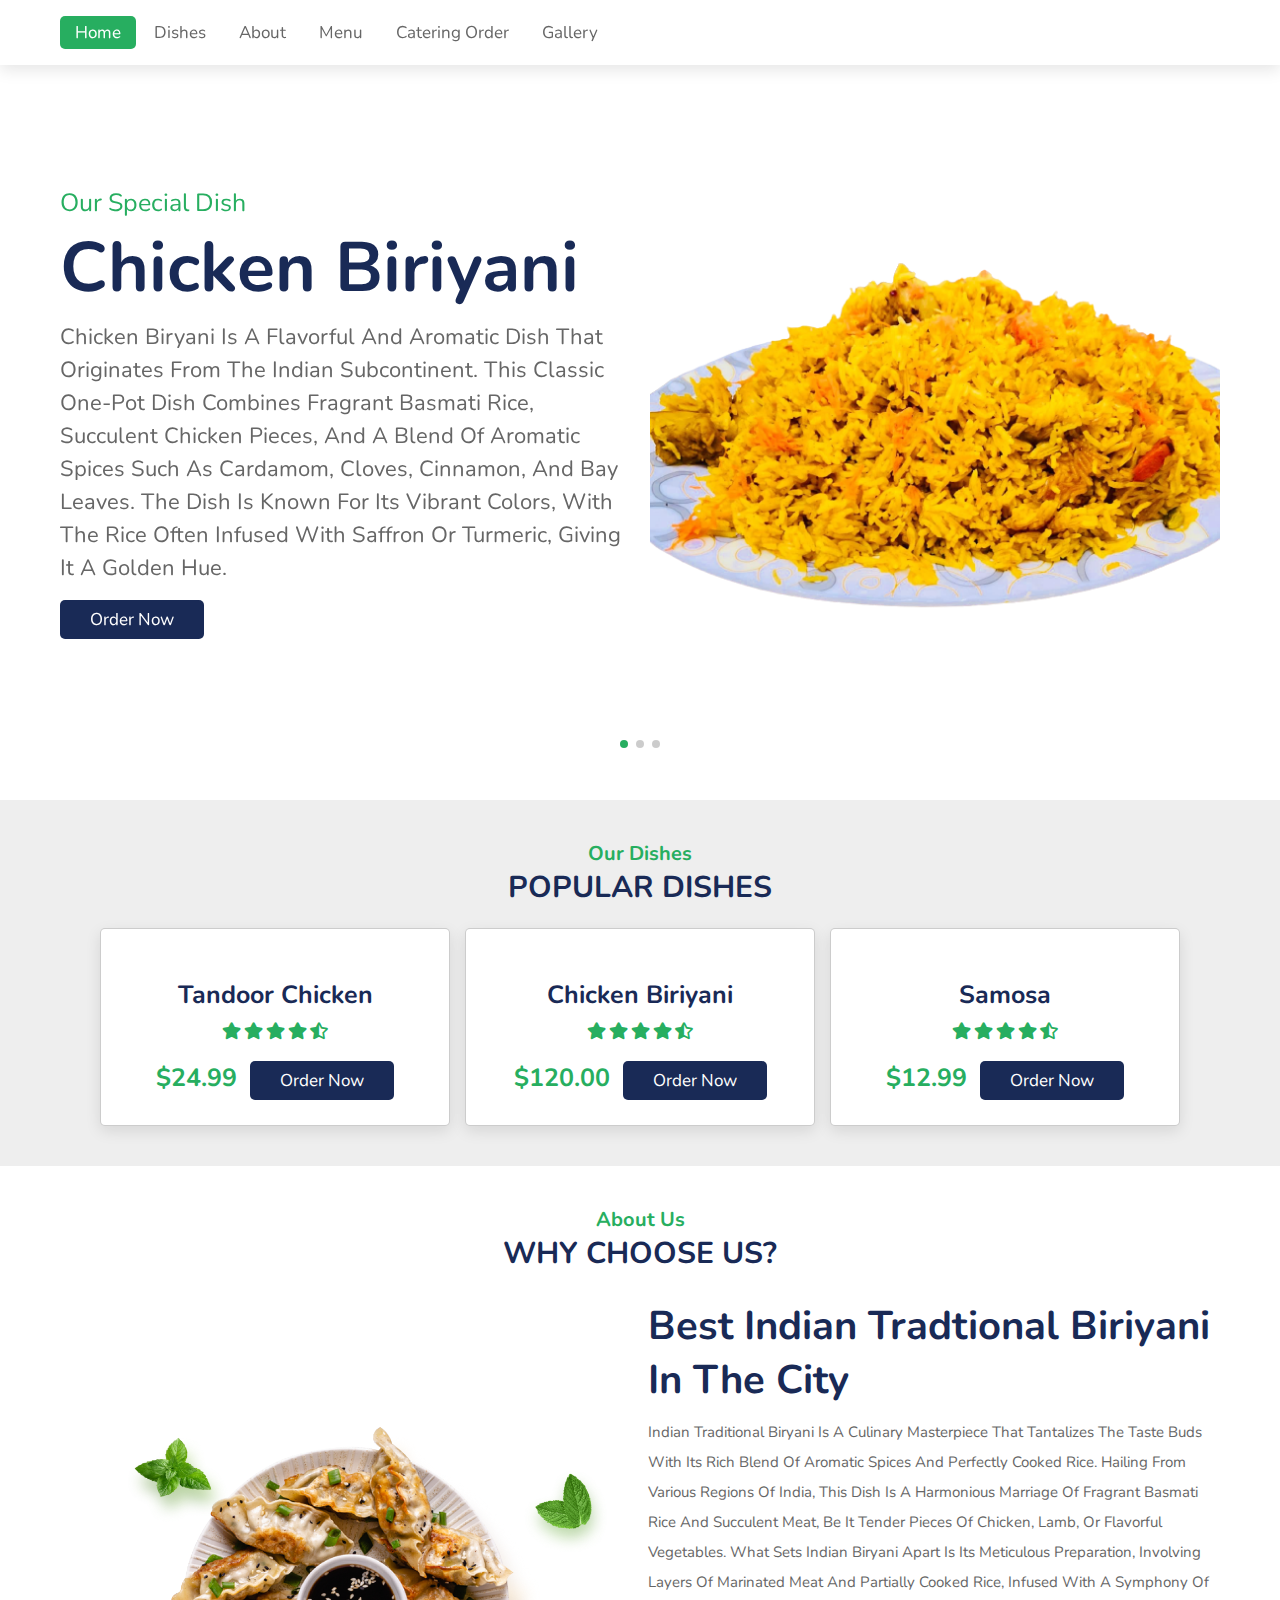
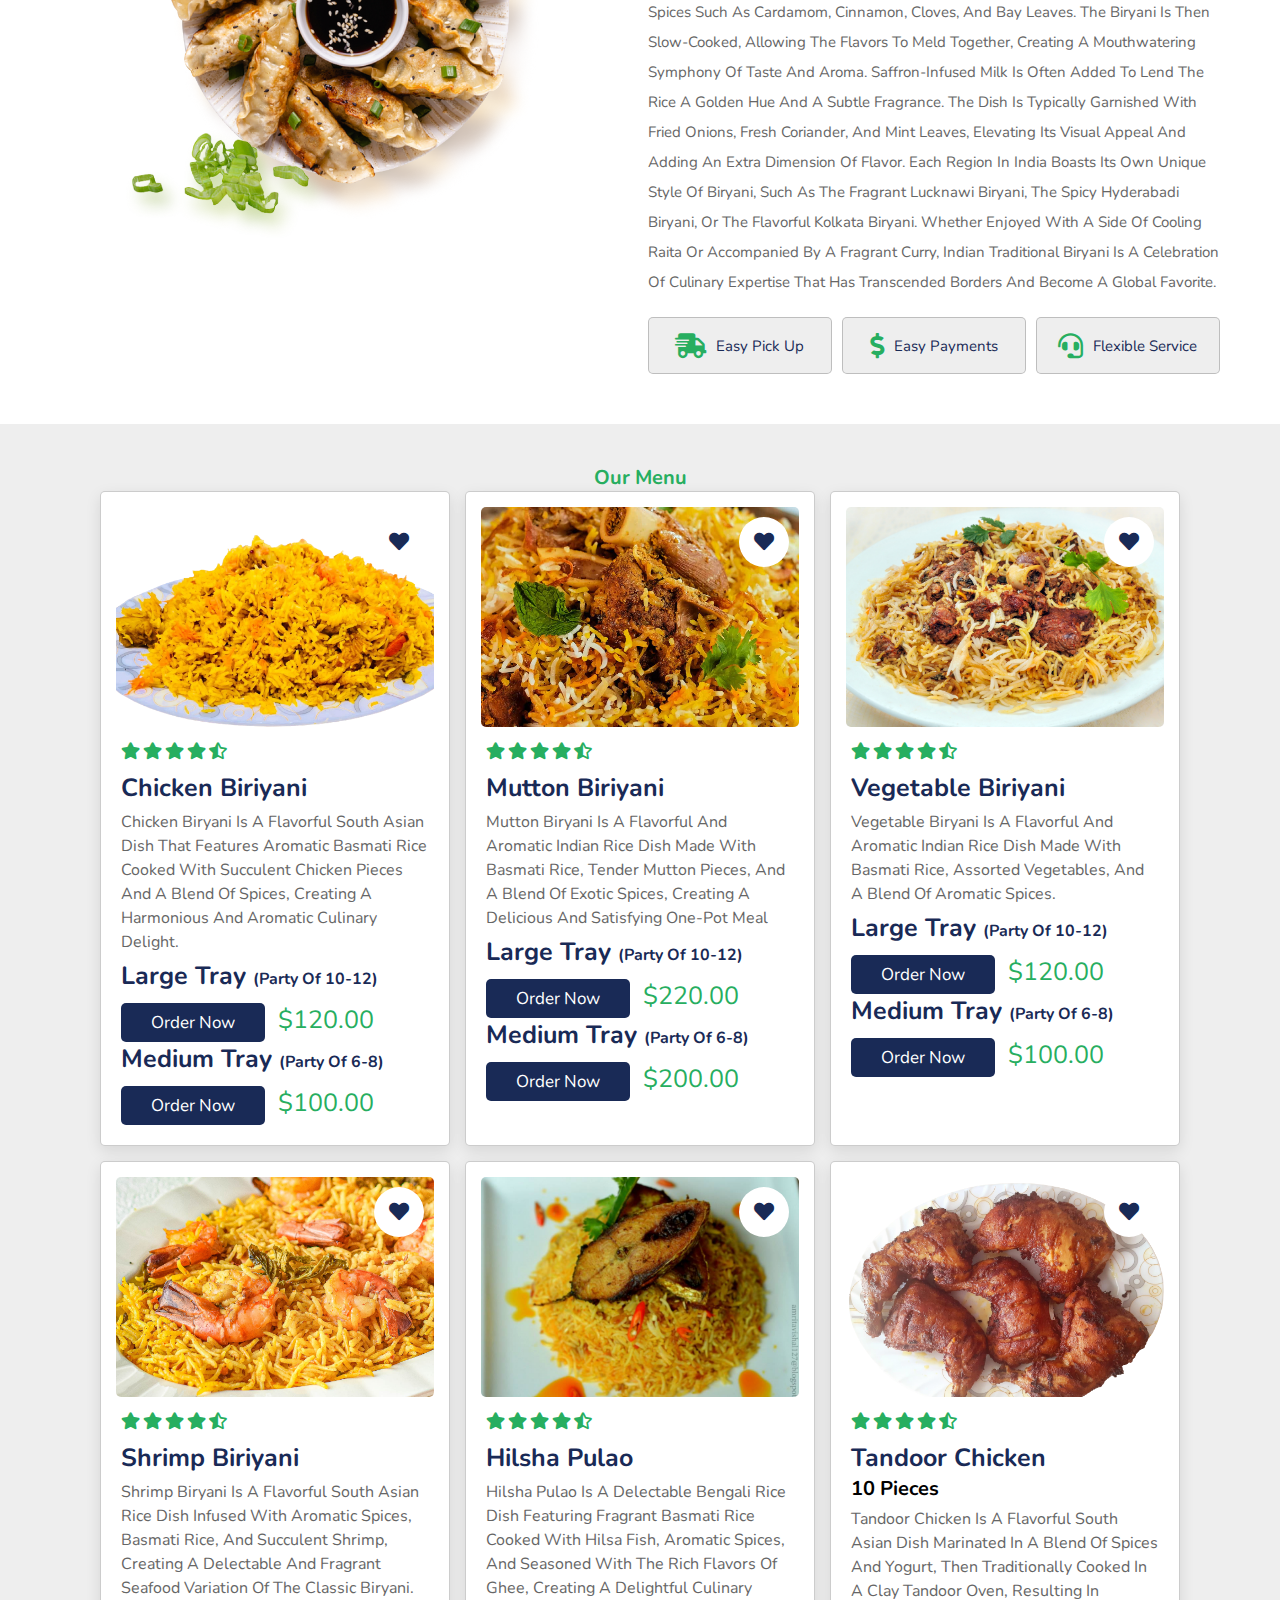
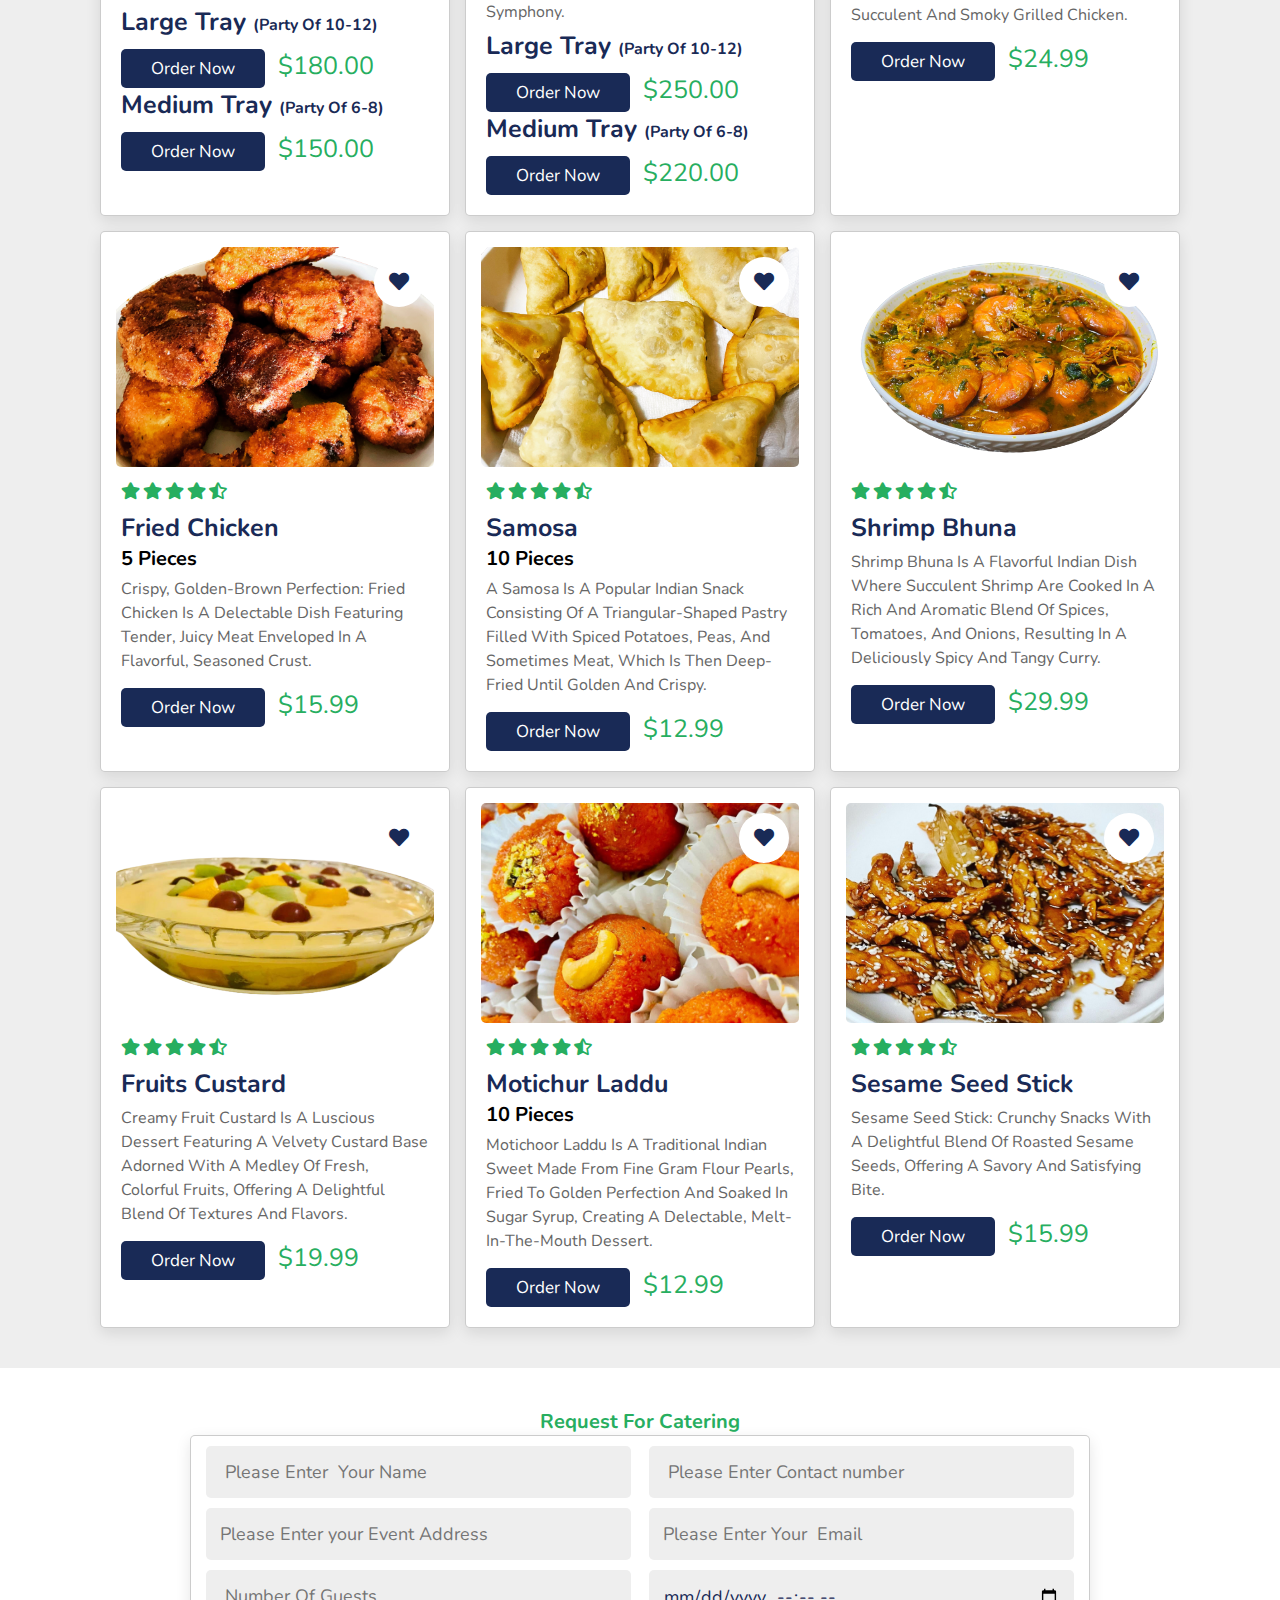
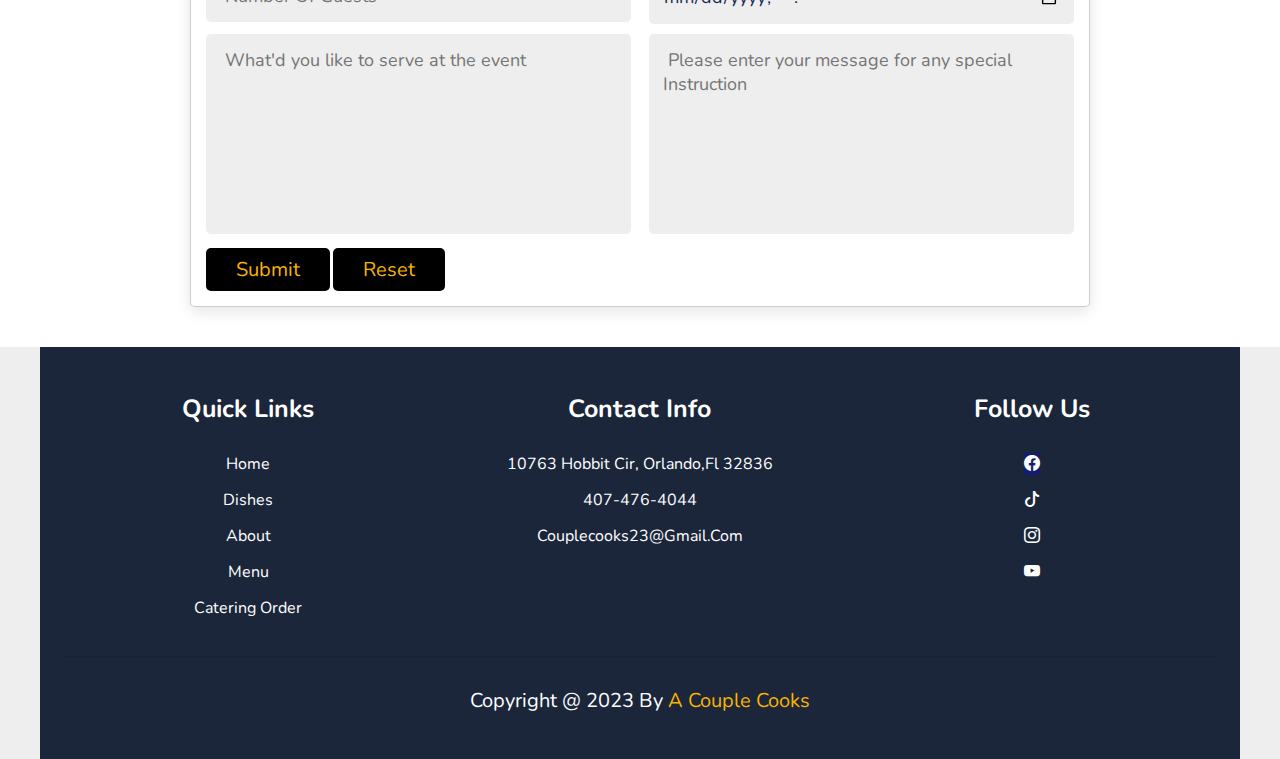
==== commit 1463a945: "added more images" ====
--- a/index.html
+++ b/index.html
@@ -95,7 +95,7 @@
                 <h3>Chicken Biriyani</h3>
                 <p>
                   
-Chicken Biryani is a flavorful and aromatic dish that originates from the Indian subcontinent. This classic one-pot dish combines fragrant basmati rice, succulent chicken pieces, and a blend of aromatic spices such as cardamom, cloves, cinnamon, and bay leaves. The dish is known for its vibrant colors, with the rice often infused with saffron or turmeric, giving it a golden hue.
+                Chicken Biryani is a flavorful and aromatic dish that originates from the Indian subcontinent. This classic one-pot dish combines fragrant basmati rice, succulent chicken pieces, and a blend of aromatic spices such as cardamom, cloves, cinnamon, and bay leaves. The dish is known for its vibrant colors, with the rice often infused with saffron or turmeric, giving it a golden hue.
                 </p>
                 <a href="tel:4074764044" class="btn">order now</a>
               </div>
@@ -124,7 +124,7 @@
                 <h3>Fruit Custard</h3>
                 <p>
                   
-Fruit custard is a delectable dessert that combines creamy custard with a vibrant medley of fresh fruits, creating a delightful fusion of smooth textures and natural sweetness. This dessert is a colorful and refreshing treat that appeals to both the eyes and the palate.
+                Fruit custard is a delectable dessert that combines creamy custard with a vibrant medley of fresh fruits, creating a delightful fusion of smooth textures and natural sweetness. This dessert is a colorful and refreshing treat that appeals to both the eyes and the palate.
                 </p>
                 <a href="tel:4074764044" class="btn">order now</a>
               </div>
@@ -163,7 +163,7 @@
               <i class="fas fa-star"></i>
               <i class="fas fa-star-half-alt"></i>
             </div>
-            <span>$15.99</span>
+            <span>$24.99</span>
             <a href="tel:4074764044" class="btn">Order Now</a>
           </div>
 
@@ -181,18 +181,9 @@
               <i class="fas fa-star-half-alt"></i>
             </div>
 
-            <!-- <div id="incredient">
-              <ul id="incredientText">
-                <li>Chicken Brest</li>
-                <li>Rice</li>
-                <li>Chicken Brest</li>
-                <li>Rice</li>
-                <li></li>
-              </ul>
-              <span>See Incredient</span>
-            </div> -->
-
-            <span>$15.99</span>
+            
+
+            <span>$120.00</span>
             <a href="tel:4074764044" class="btn">order now</a>
           </div>
 
@@ -209,7 +200,7 @@
               <i class="fas fa-star-half-alt"></i>
             </div>
             
-            <span>$15.99</span>
+            <span>$12.99</span>
             <a href="tel:4074764044" class="btn">order now</a>
           </div>
 
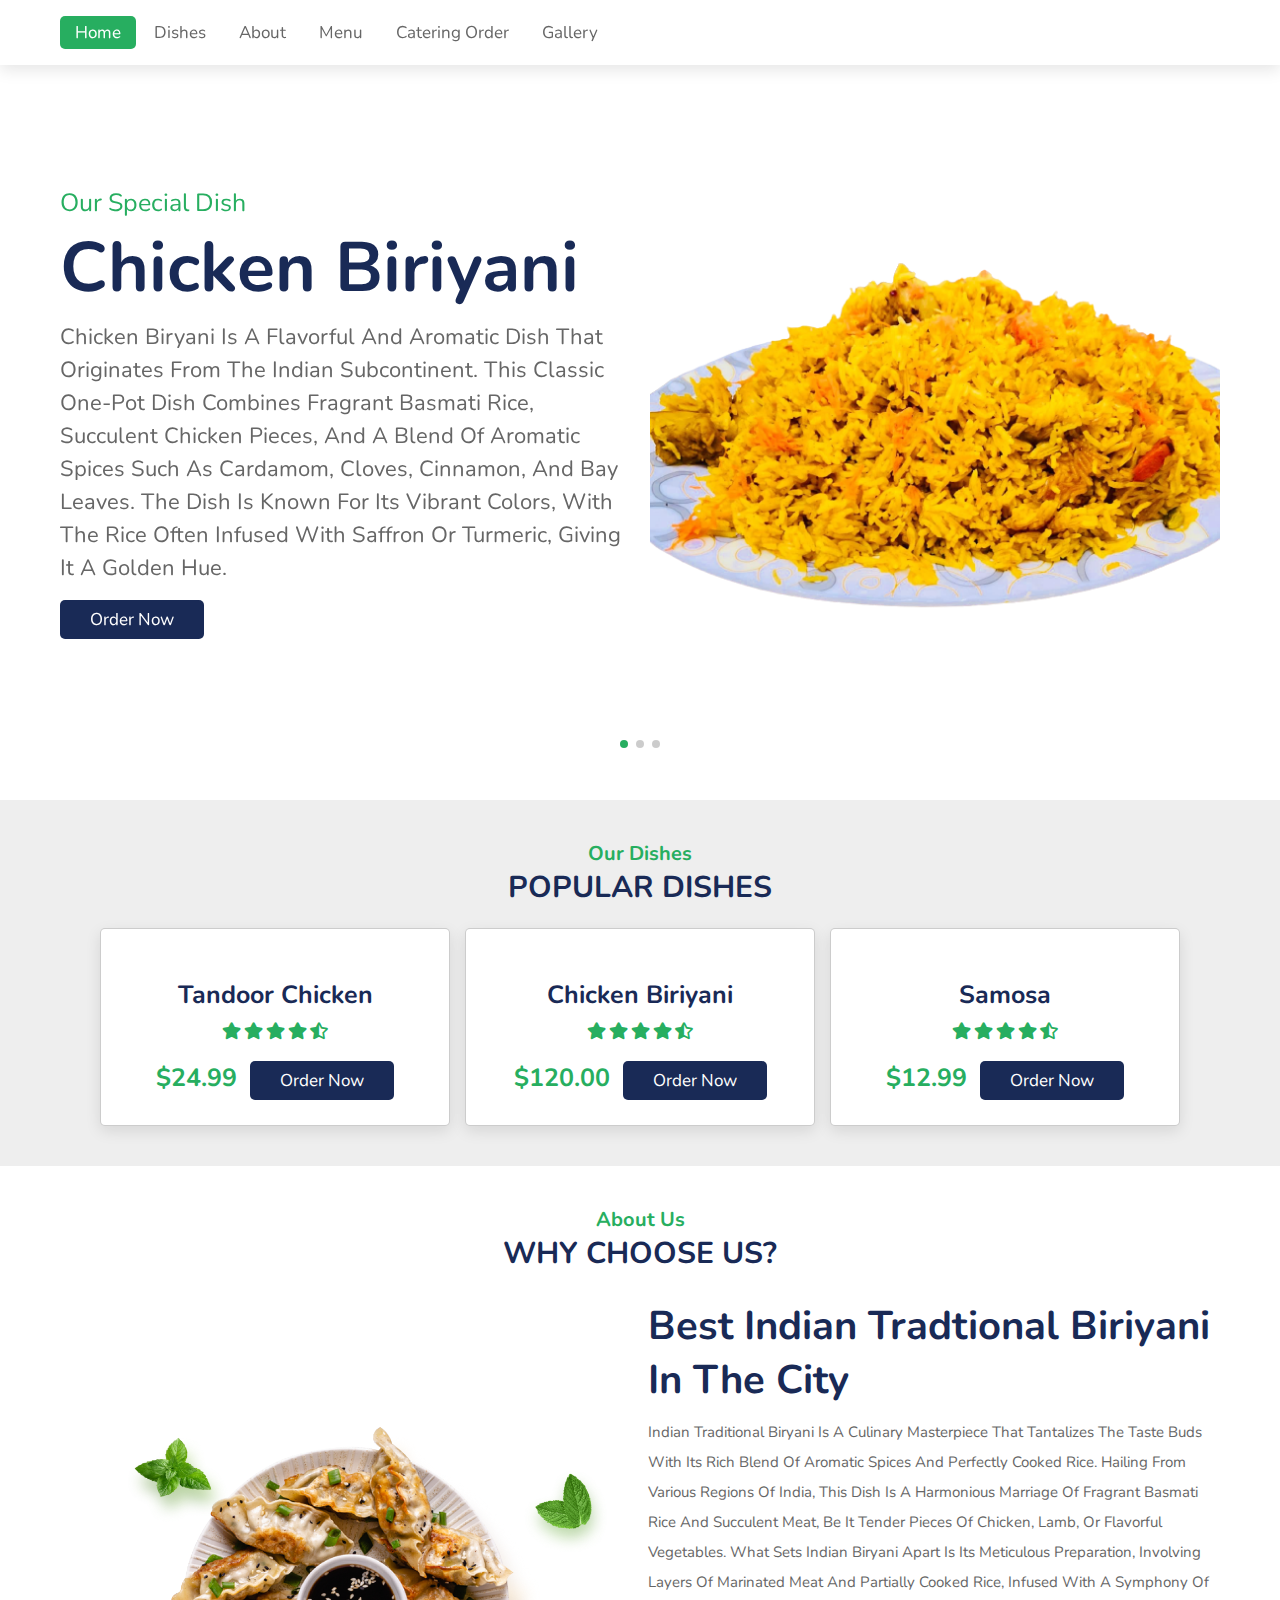
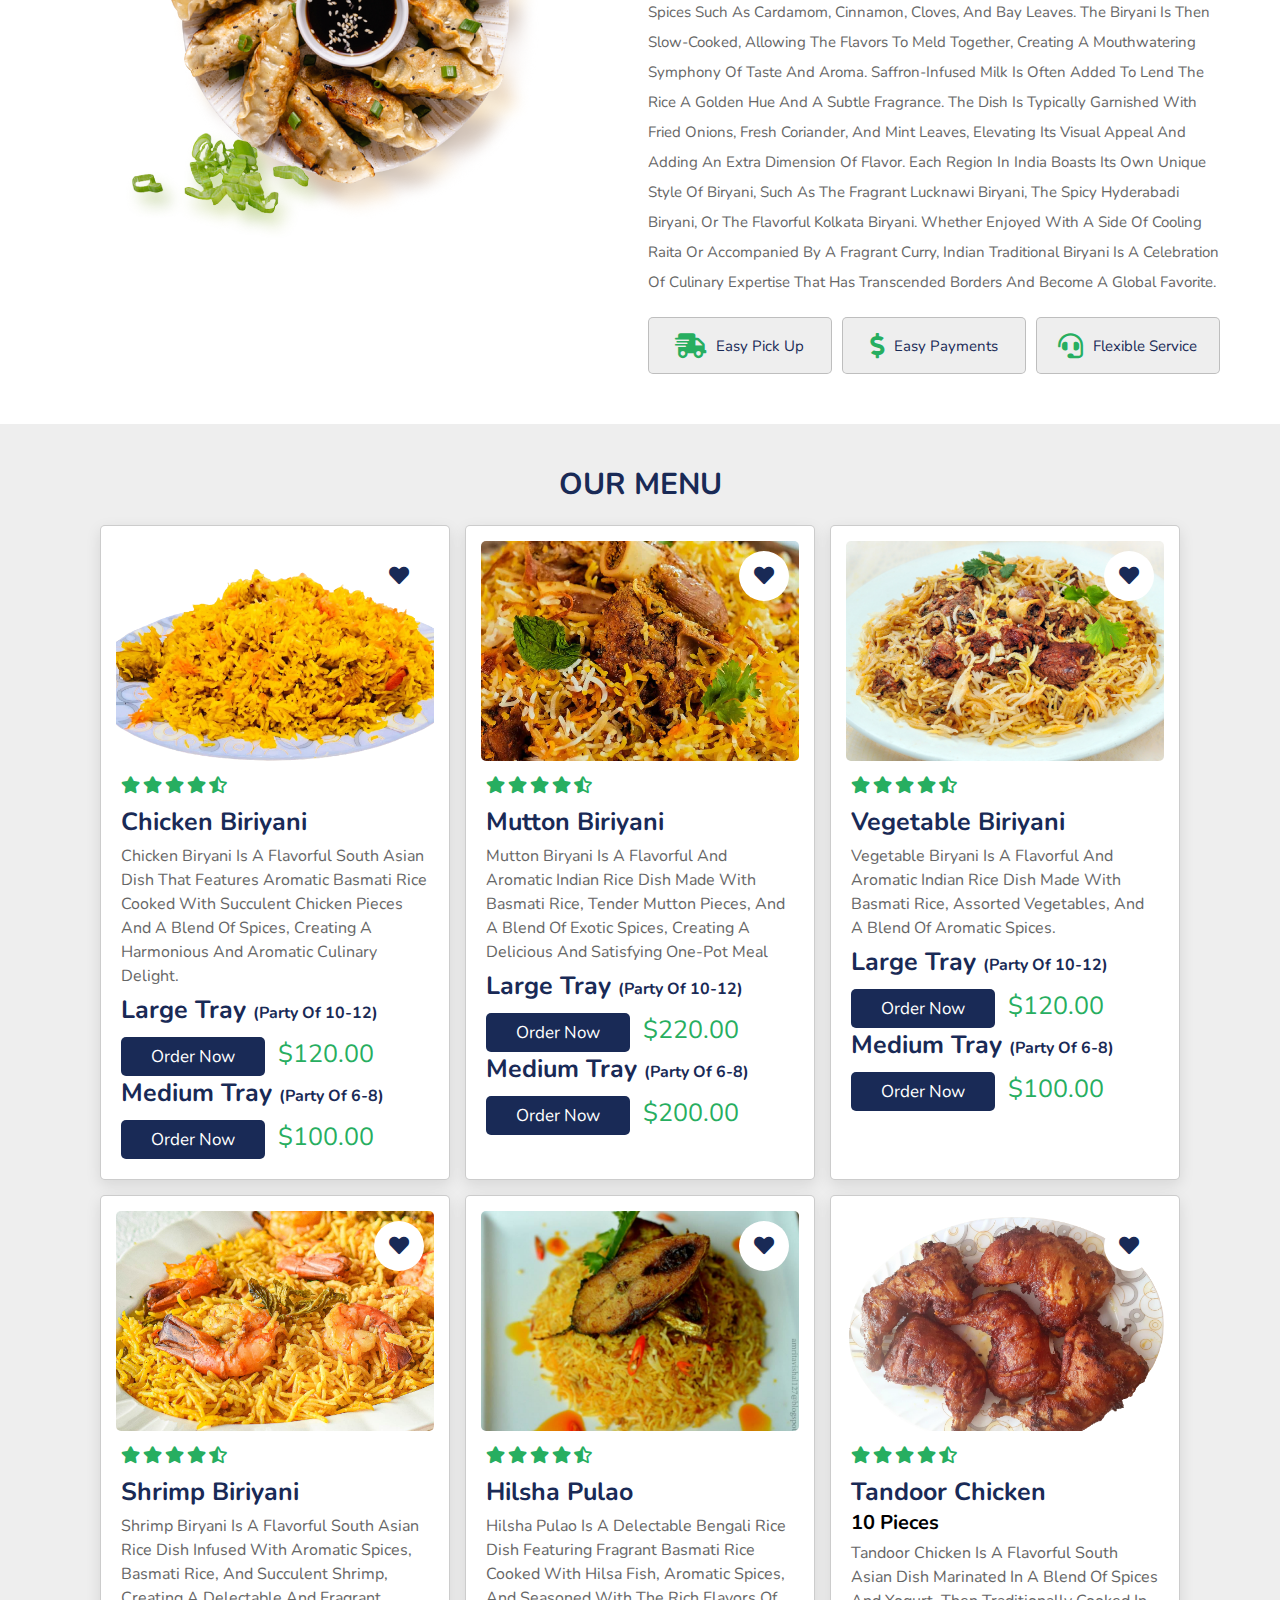
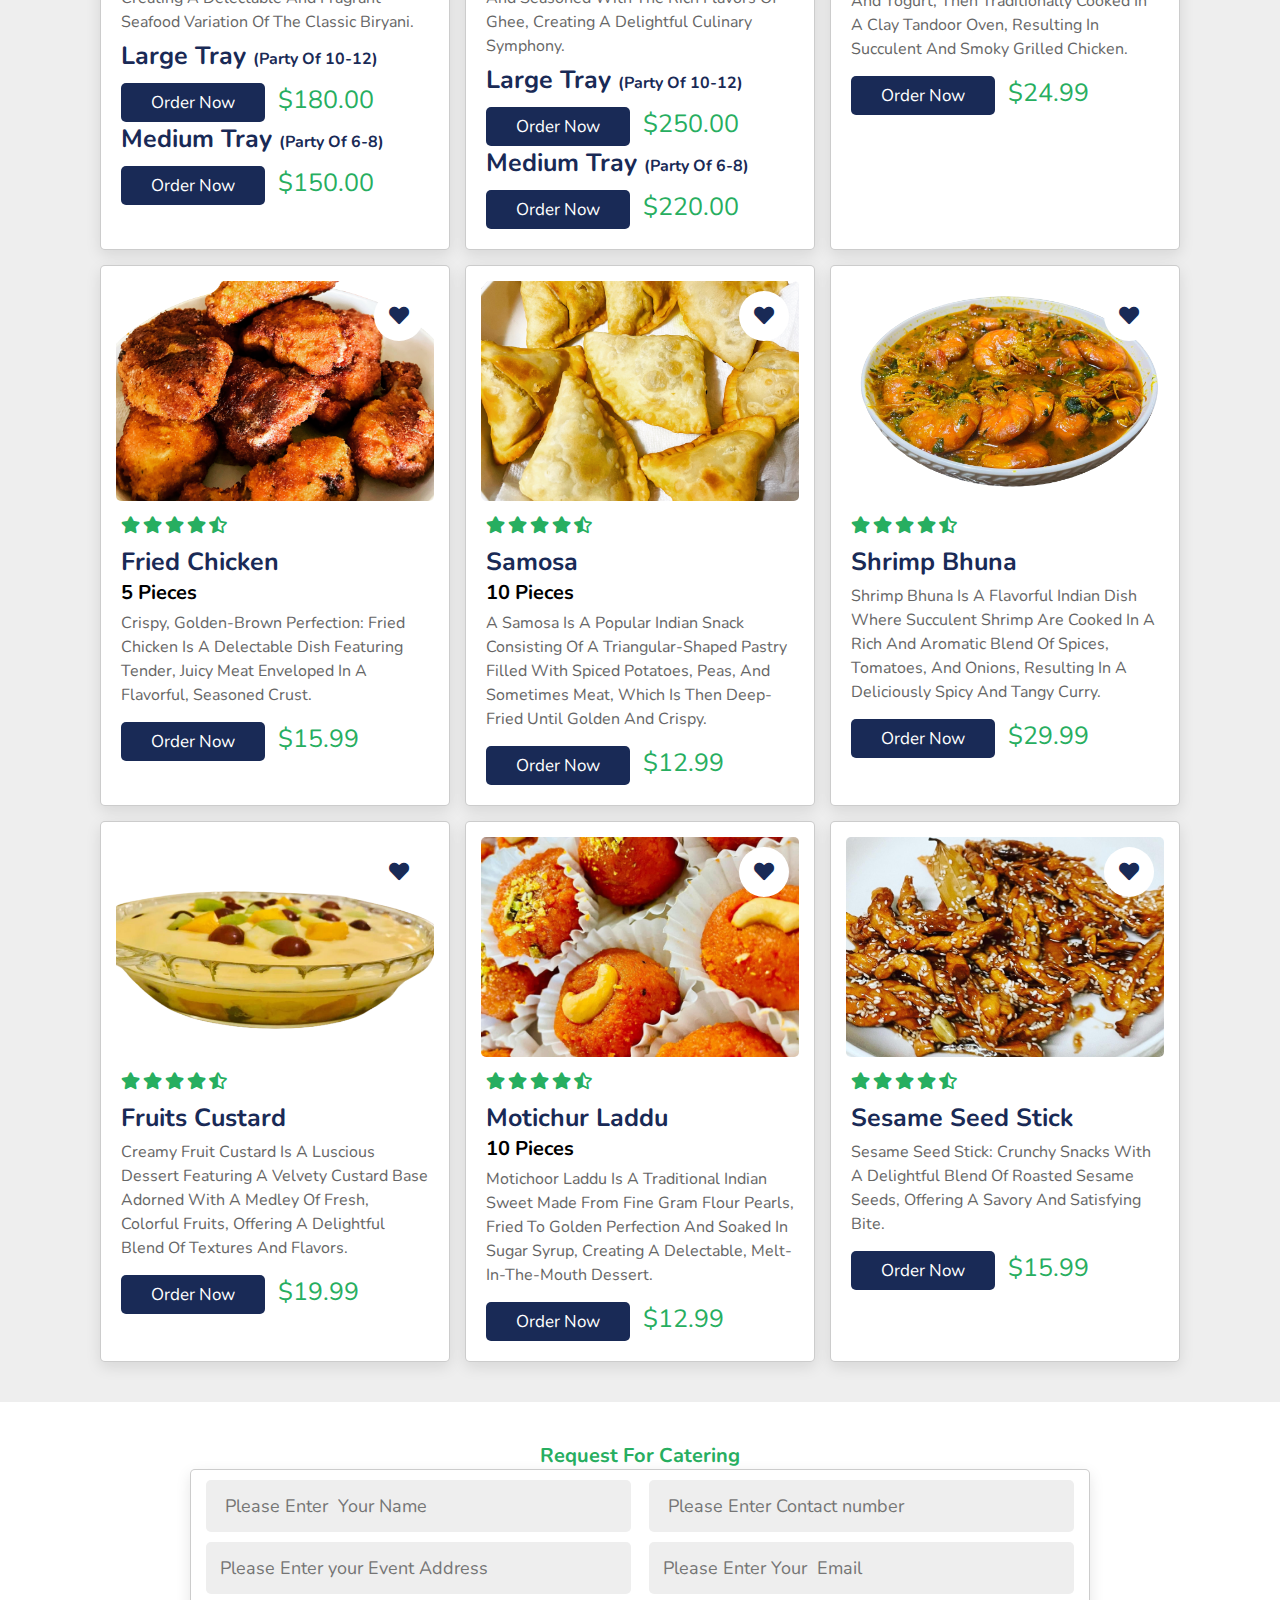
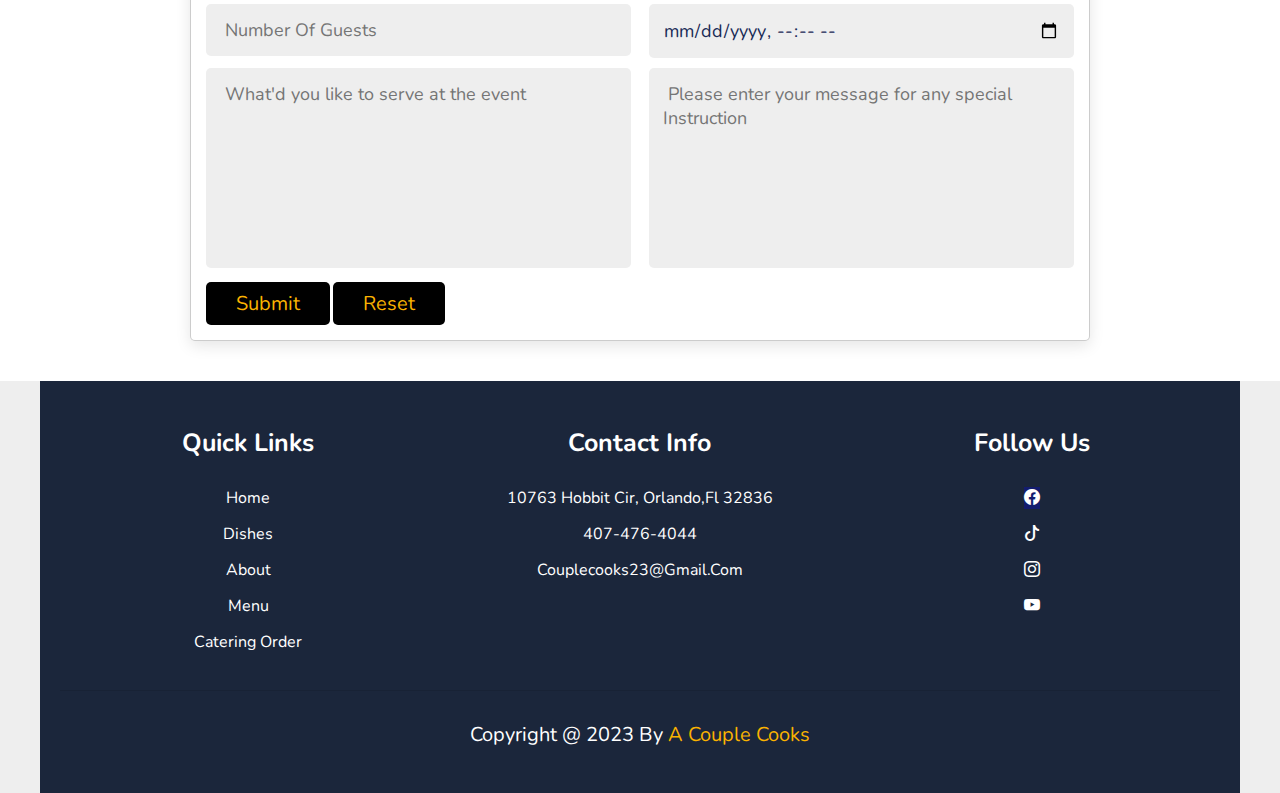
==== commit fd5d963e: "menu modified" ====
--- a/index.html
+++ b/index.html
@@ -264,7 +264,7 @@
 
     <div class="container">
       <section class="menu" id="menu">
-        <h3 class="sub-heading">our menu</h3>
+        <h1 class="heading">our menu</h1>
         <!-- <h1 class="heading">today's speciality</h1> -->
 
         <div class="box-container">
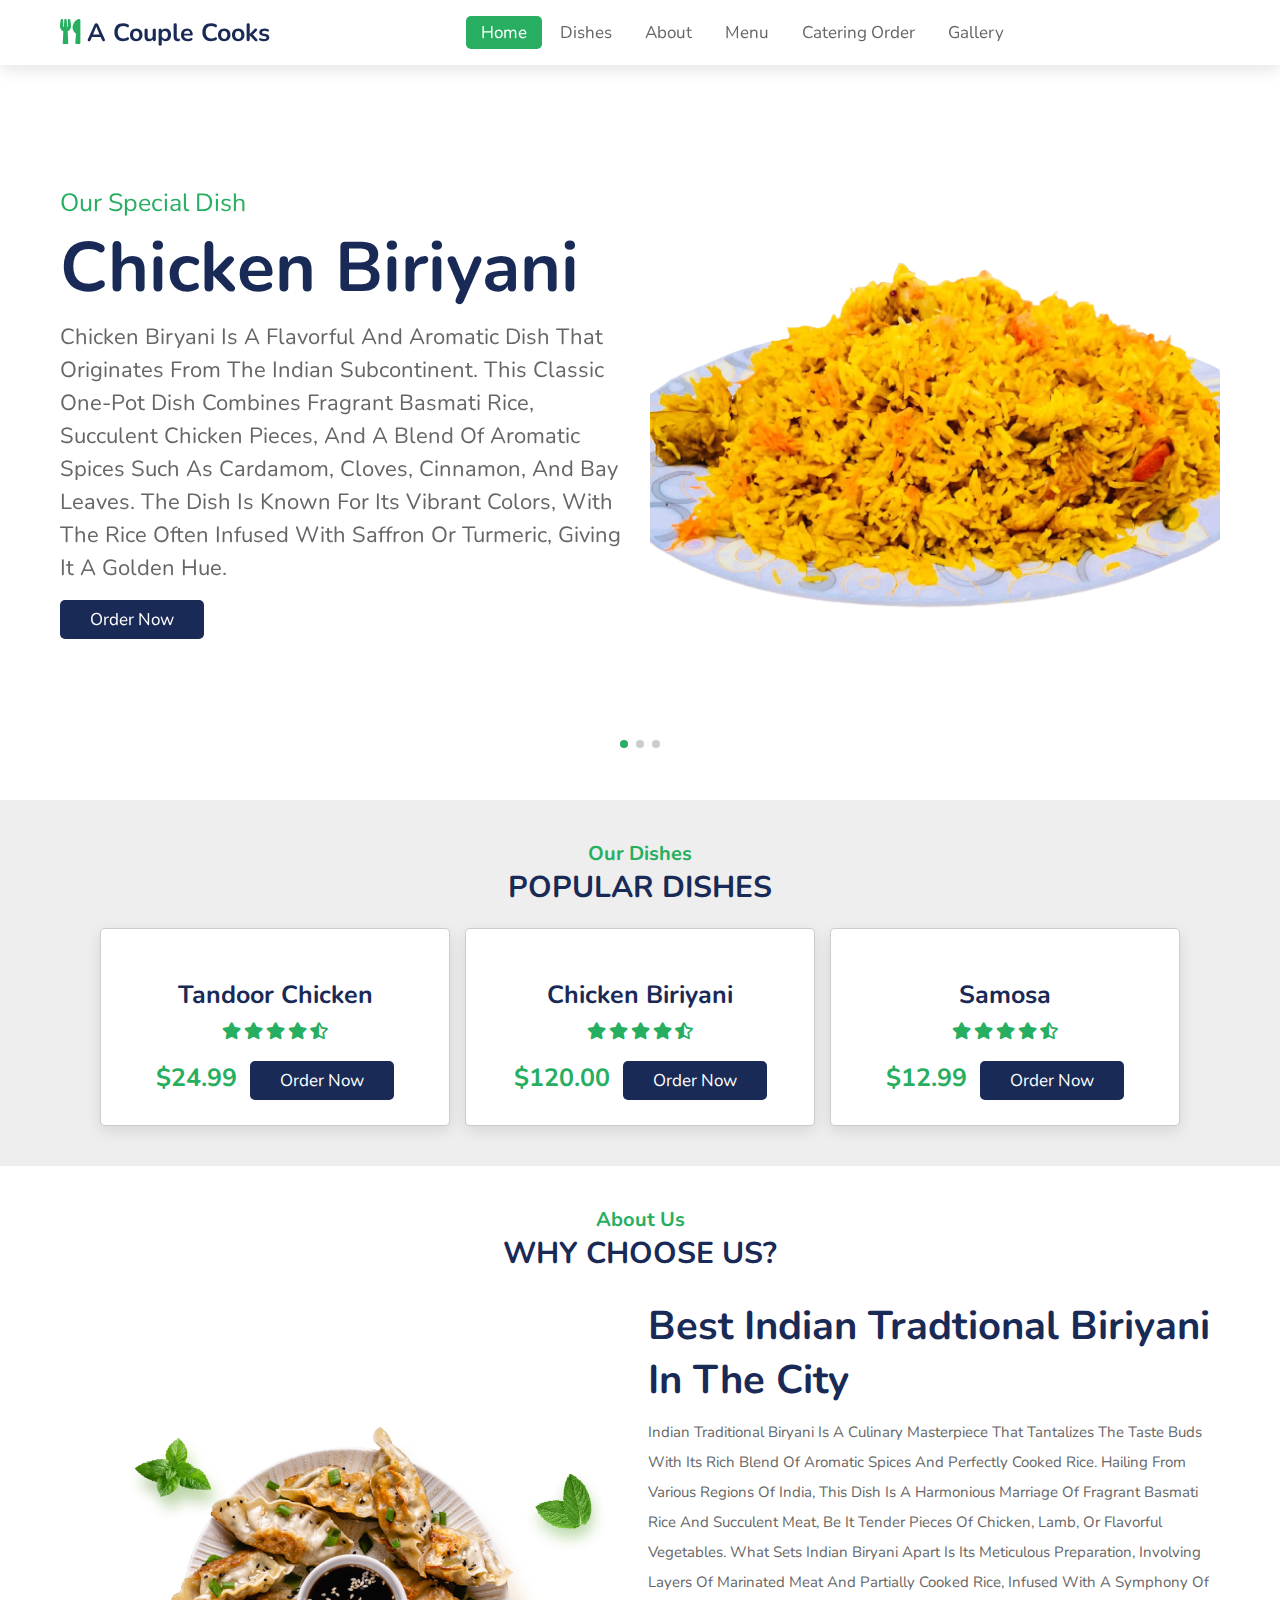
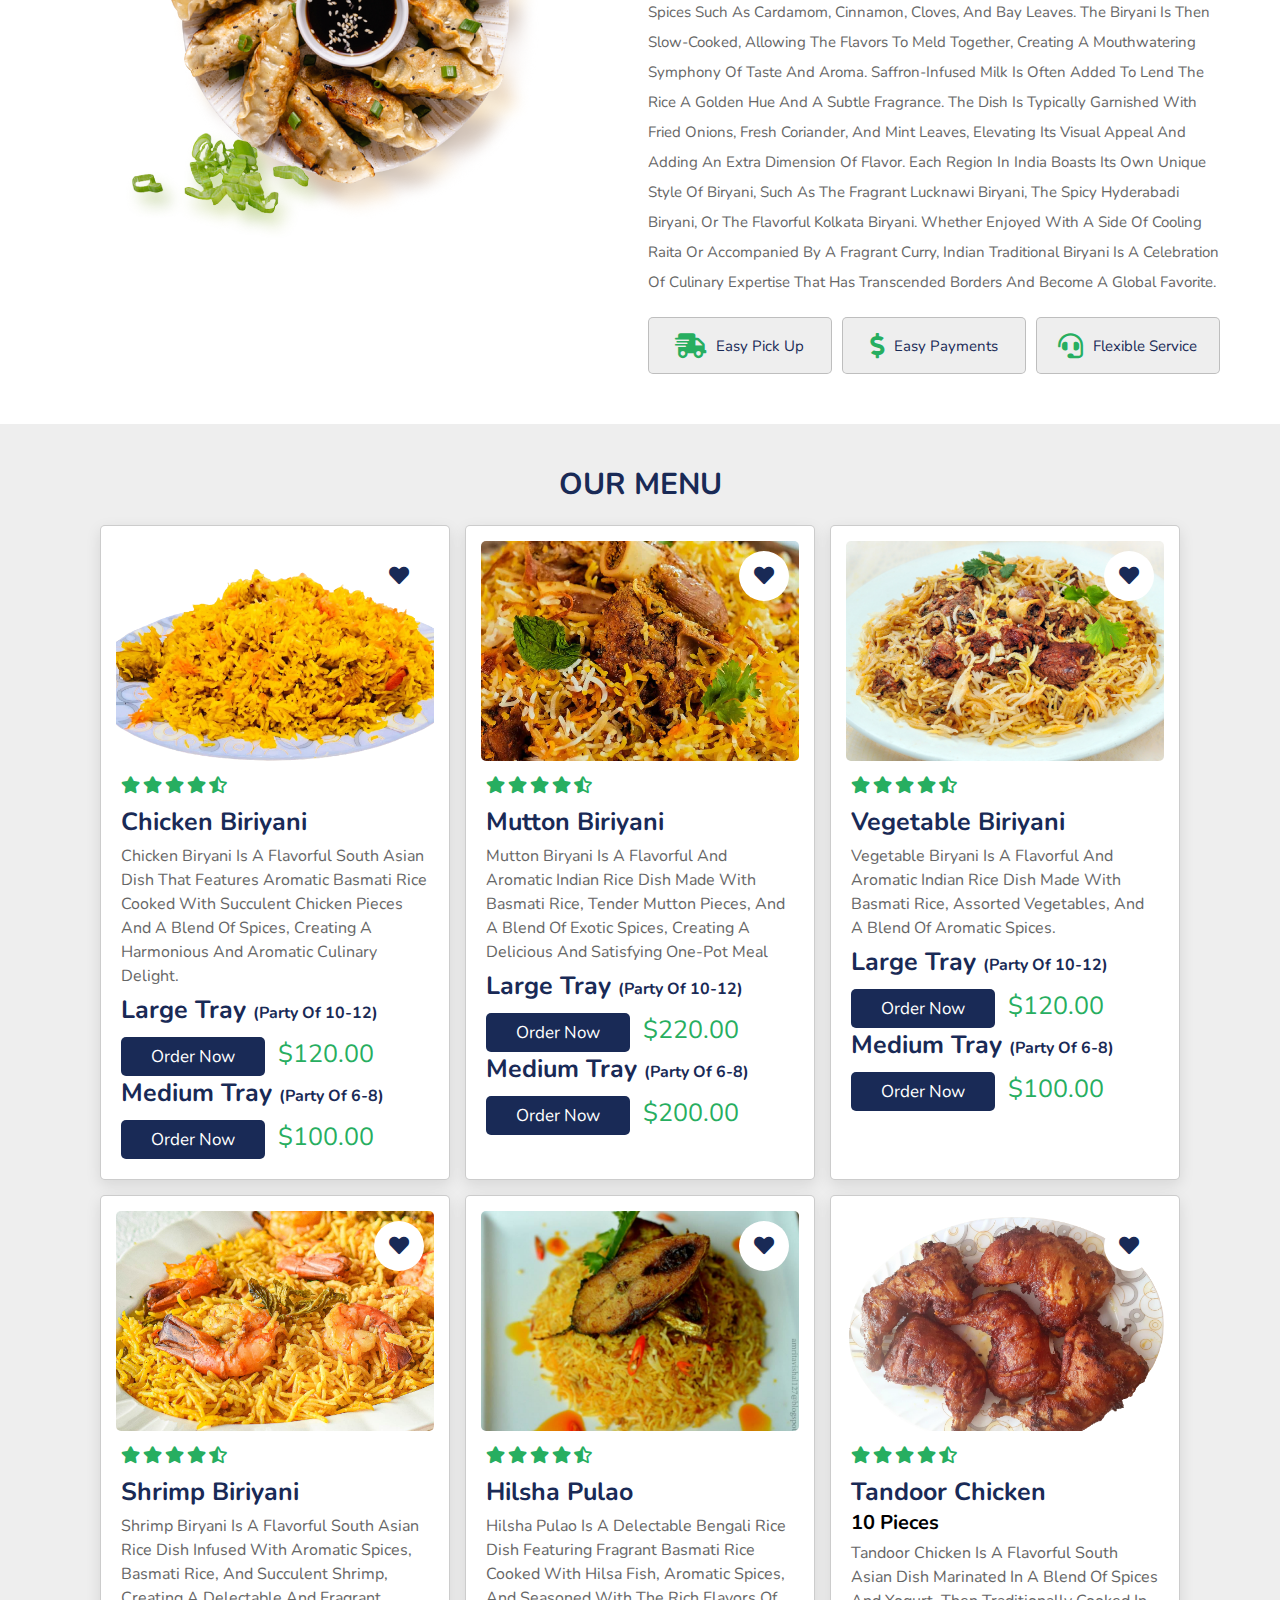
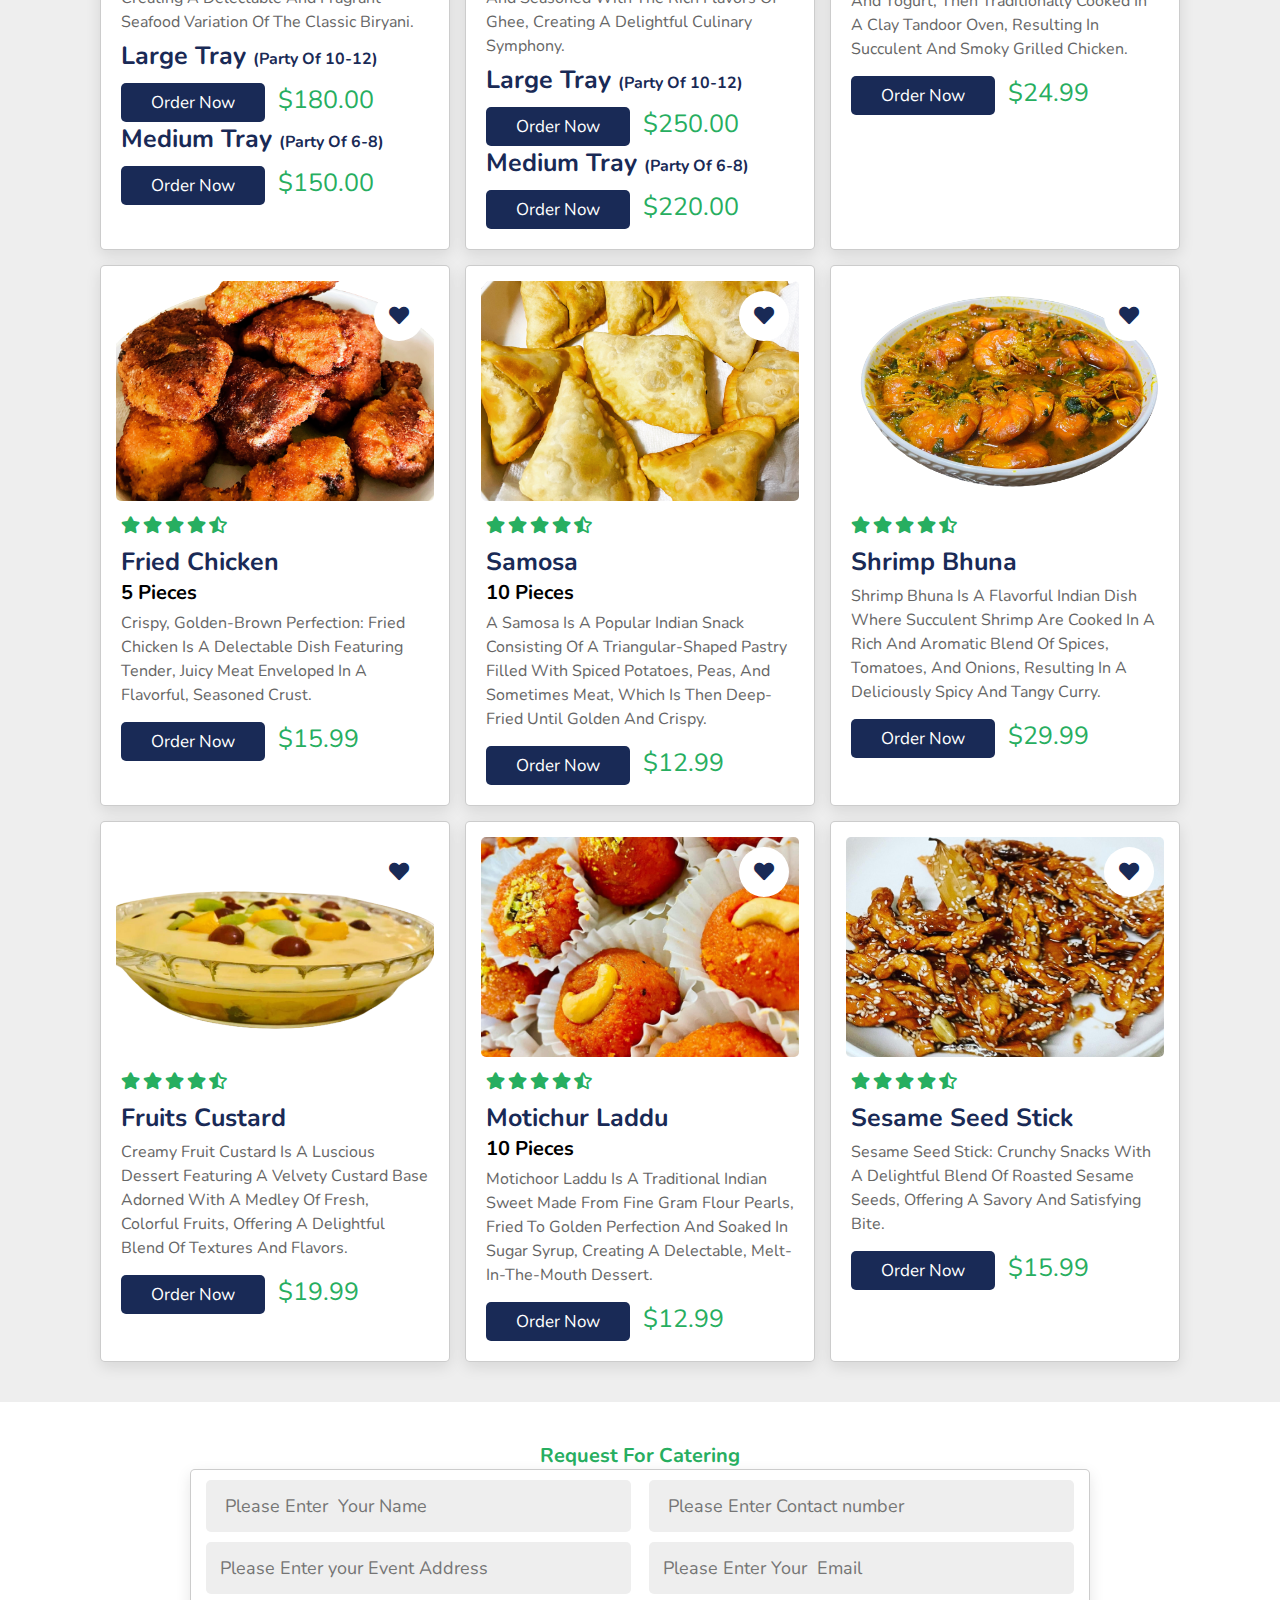
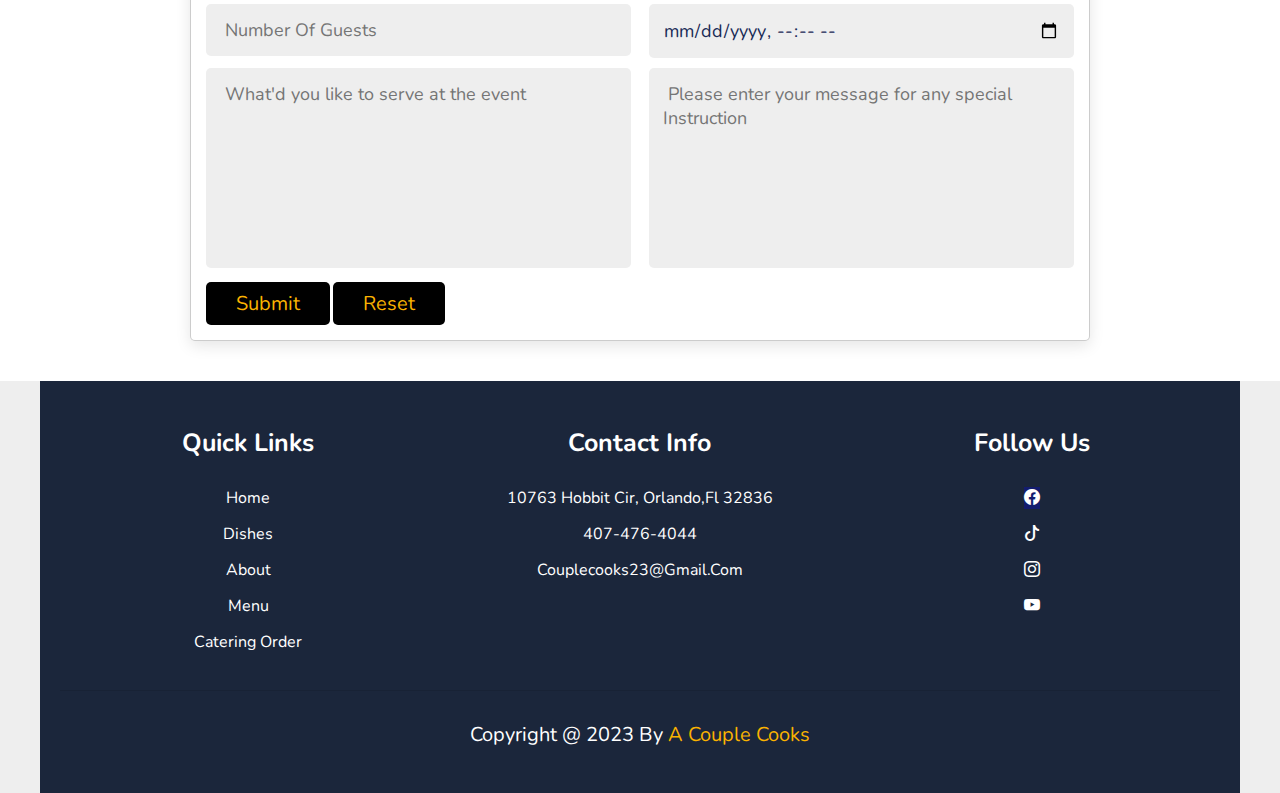
==== commit c60c6bd6: "social links added" ====
--- a/index.html
+++ b/index.html
@@ -682,38 +682,7 @@
     <div class="container">
       <section class="footer">
         <div class="box-container">
-          <!-- <div class="box" id="box"> -->
-            <!-- <h3>Business Hours</h3>
-            <ul style="list-style: none; font-size: 15px">
-              <li>
-                <h4>Sun 11:00 - 22:00</h4>
-              </li>
-              <br />
-              <li>
-                <h4>mon 11:00 - 22:00</h4>
-              </li>
-              <br />
-              <li>
-                <h4>Tue 11:00 - 22:00</h4>
-              </li>
-              <br />
-              <li>
-                <h4>Wed 11:00 - 22:00</h4>
-              </li>
-              <br />
-              <li>
-                <h4>Thu 11:00 - 22:00</h4>
-              </li>
-              <br />
-              <li>
-                <h4>Fri 11:00 - 22:00</h4>
-              </li>
-              <br />
-              <li>
-                <h4>Sat 11:00 - 22:00</h4>
-              </li>
-            </ul> -->
-          <!-- </div> -->
+         
 
           <div class="box" id="box">
             <h3>quick links</h3>
@@ -733,25 +702,19 @@
           
             <a href="#">couplecooks23@gmail.com</a>
 
-            <!-- <ul style="list-style: none; font-size: 15px">Sun 11:00 am - 10:00 pm
-                <li><h4>Address: 6083 W irlo Bronson Memorial Hky</h4></li>
-                <li><h4>City: Kissimmee</h4></li>
-                <li><h4>State: Florida</h4></li>
-                <li><h4>Zip: 34747</h4></li>
-              </ul>
-             -->
+            
           </div>
 
           <div class="box" id="box">
             <h3>follow us</h3>
-            <a href="#"
+            <a href="https://www.facebook.com/profile.php?id=100054859955942" target="_blank"
               ><i
                 class="bi bi-facebook"
                 style="background-color: rgba(0, 0, 255, 0.264)"
               ></i
             ></a>
             <a href="#"><i class="bi bi-tiktok"></i></a>
-            <a href="#"><i class="bi bi-instagram"></i></a>
+            <a href="https://www.instagram.com/ambitious_kitchen_23/" target="_blank"><i class="bi bi-instagram"></i></a>
             <a href="#"><i class="bi bi-youtube"></i></a>
           </div>
         </div>
--- a/css/style.css
+++ b/css/style.css
@@ -696,10 +696,7 @@
 }
 
 @media (max-width: 1366px) {
-  #bro {
-    display: none;
-  }
-
+ 
   .logo-img {
     position: absolute;
     left: 255px;
@@ -774,12 +771,12 @@
     color: white !important;
   }
 
-  .three {
+  /* .three {
     display: none;
-  }
-  #bro {
+  } */
+  /* #bro {
     display: none;
-  }
+  } */
 
   /* .bro {
         font-size: 12px;
@@ -803,55 +800,13 @@
   }
 }
 
-#incredient {
-  position: relative;
-  cursor: pointer;
-  font-size: 25px;
-
-  padding: 7px;
-}
-
-#incredientText {
-  position: absolute;
-  left: 50%;
-  top: 0;
-  transform: translateX(-50%);
-  background: #000;
-  color: #fff;
-  white-space: nowrap;
-  padding: 10px 15px;
-  border-radius: 7px;
-  visibility: hidden;
-  opacity: 0;
-  transition: opacity 0.5s ease;
-}
-
-#incredientText ::before {
-  content: "";
-  position: absolute;
-  left: 50%;
-  top: 100%;
-}
-
-#incredient:hover #incredientText {
-  top: -580%;
-  visibility: visible;
-  opacity: 1;
-  width: 100%;
-  height: 400px;
-  /* background: rgba(000, 000, 000, 0.6); */
-  background-color: rgba(0, 0, 0, 0.4);
-  color: white;
-  z-index: 1;
-}
-
-#incredientText li {
-  padding-top: 30px;
-  color: white;
-  font-weight: bold;
-  z-index: 1;
-  list-style: none;
-}
+
+
+
+
+
+
+
 
 #box {
   text-align: center;
